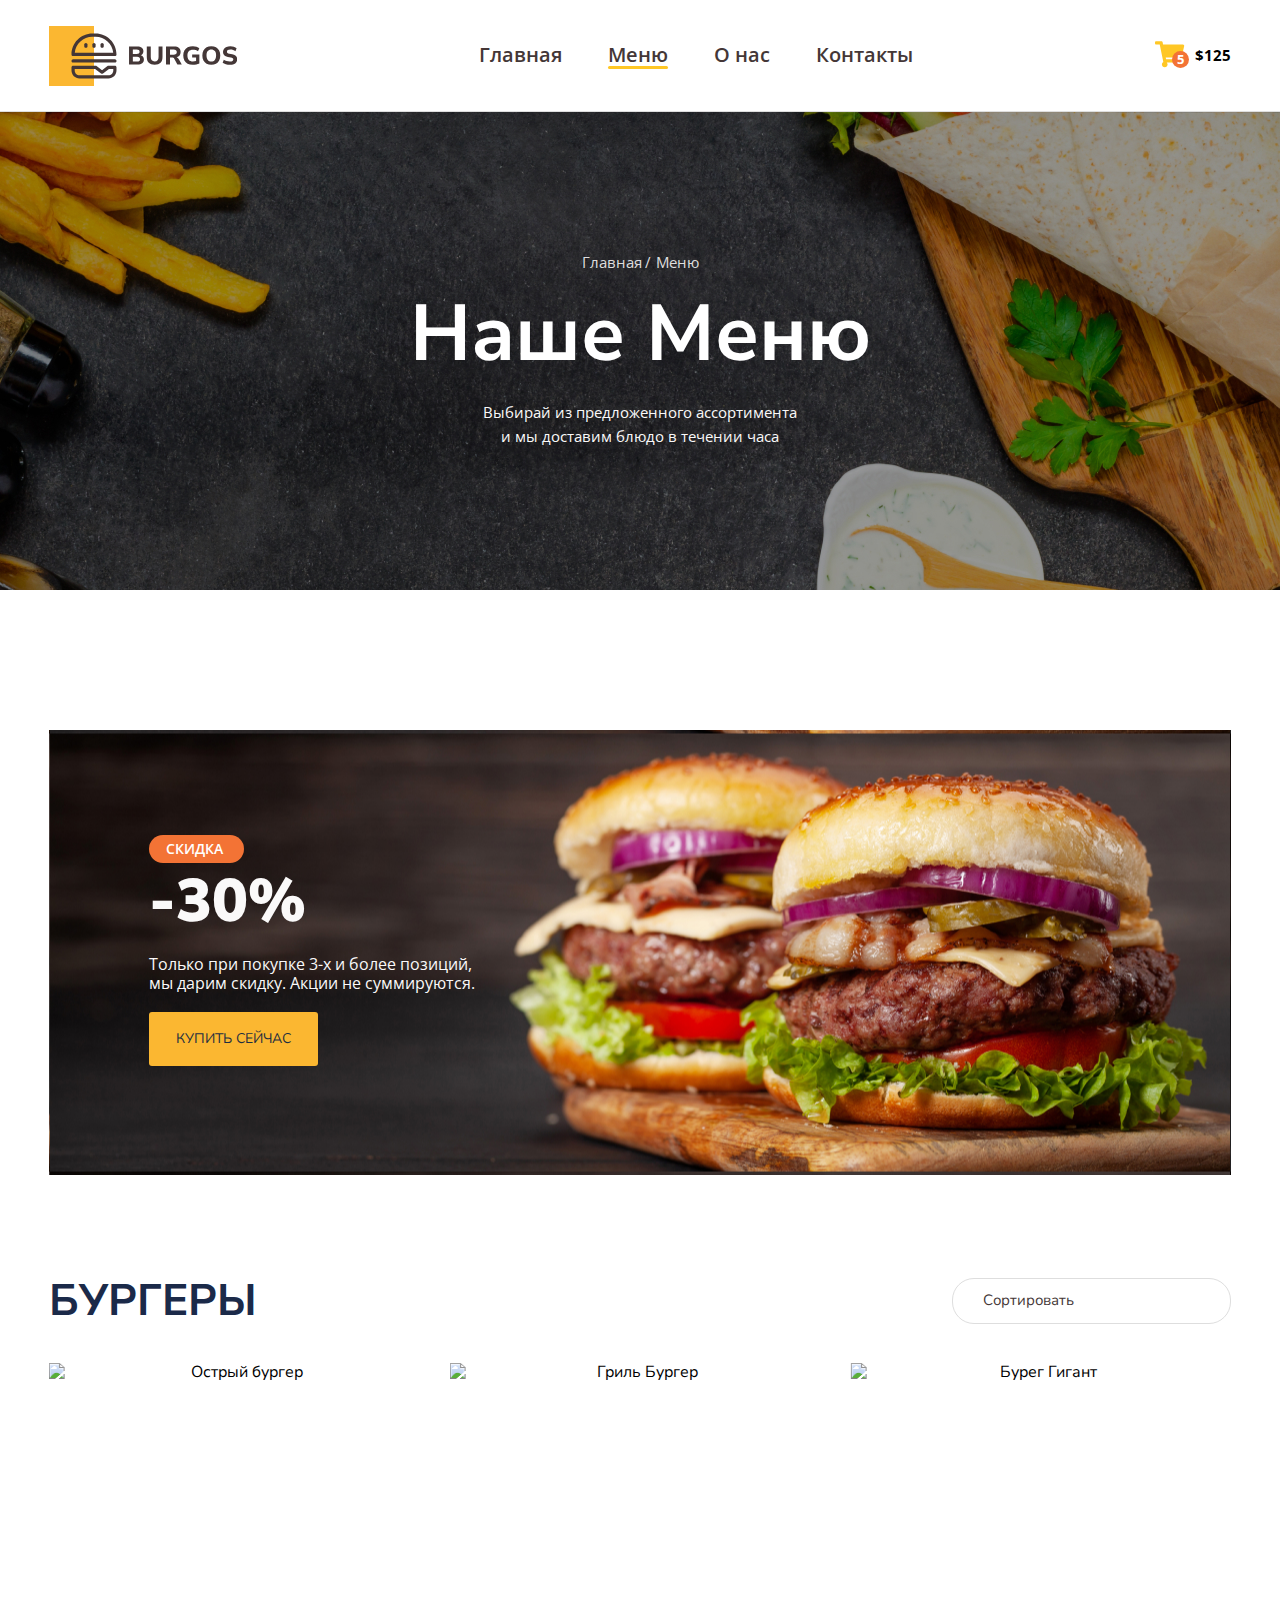
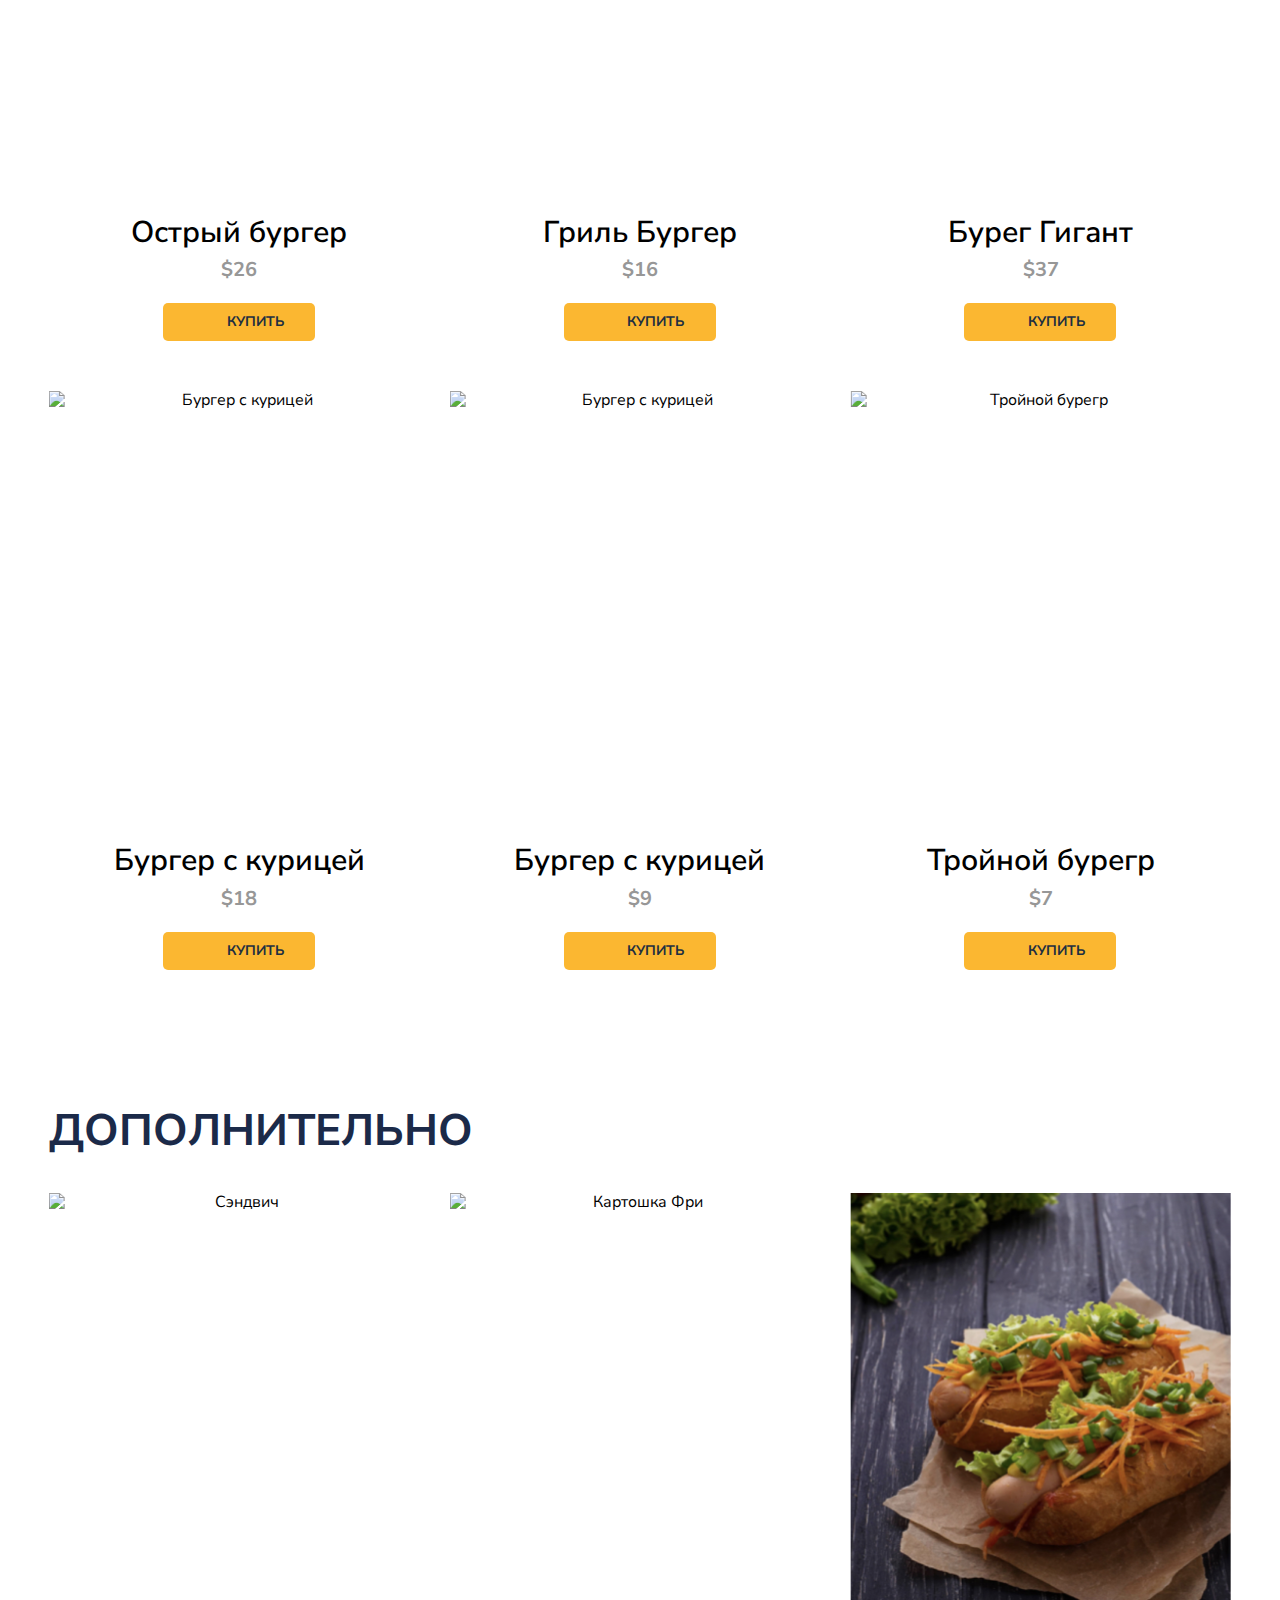
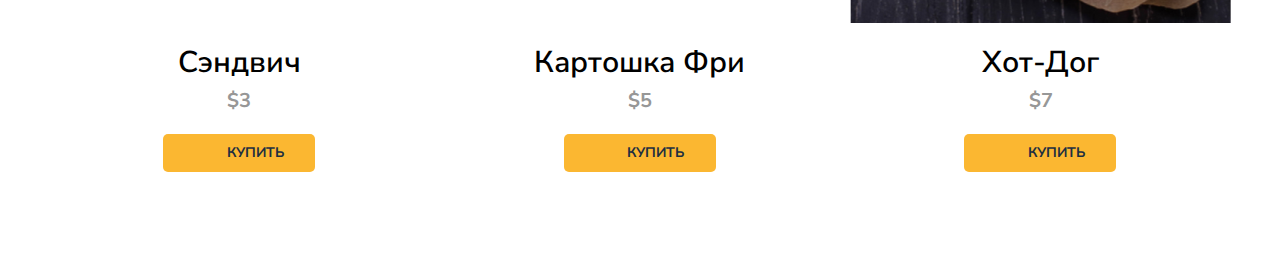
==== index.html @ 9e5c8e43 "fixed button" ====
<!DOCTYPE html>
<html lang="ru">
<head>
    <meta charset="UTF-8">
    <meta http-equiv="X-UA-Compatible" content="IE=edge">
    <meta name="viewport" content="width=device-width, initial-scale=1.0">
    <title>Burger</title>
    <link rel="preconnect" href="https://fonts.googleapis.com">
    <link rel="preconnect" href="https://fonts.gstatic.com" crossorigin>
    <link href="https://fonts.googleapis.com/css2?family=Nunito+Sans:wght@600;700;800;900&family=Open+Sans:wght@400;600;700&display=swap" rel="stylesheet">
    <link rel="stylesheet" href="./styles/normalize.css">
    <link rel="stylesheet" href="./styles/main.css">
</head>
<body>
    <header>
      <div class="container"> 
        <div class="header"> 
            <a href="#" class="header-logo"></a>
            <nav>
                <ul class="header-nav">
                    <li><a href="#">Главная</a></li>
                    <li><a href="#"class="active">Меню</a></li>
                    <li><a href="#">О нас</a></li>
                    <li><a href="#">Контакты</a></li>
                </ul>
            </nav>
            <button type="button" class="button">
                <span class="button-item">
                    <img src="images/cart.svg" alt="Корзина">
                    <span class="button-count">5</span>
                </span>
                <span class="button-text">$125</span>
            </button>
        </div>
      </div>
    </header>
    <div class="bg">
        <div class="container">
            <ul class="breadcrumbs">
                <li><a href="#">Главная</a></li>
                <li><a href="#">Меню</a></li>
            </ul>
            <h1 class="title">Наше Меню</h1>
            <p class="description">Выбирай из предложенного ассортимента и мы доставим блюдо в течении часа </p>
        </div>
    </div>
    <main>
        <div class="banner">
            <div class="container">
                <div class="banner-box">
                    <h2 class="banner-title">
                        <span>скидка</span>
                        -30%
                    </h2>
                    <p class="banner-text">Только при покупке 3-х и более позиций,
                        мы дарим скидку. Акции не суммируются.
                    </p>
                    <a href="#" class="banner-link">купить сейчас</a>
                </div>
            </div>
        </div>
        <section class="menu">
            <div class="container">
                <div class="menu-heder">
                    <h2 class="menu-title">
                        Бургеры
                    </h2>
                    <select class="menu-select">
                        <option value="">Сортировать</option>
                        <option value="up">По возрастанию</option>
                        <option value="down">По убыванию</option>
                    </select>
                </div>
                <div class="menu-grid">
                    <div class="menu-grid-item">
                        <div class="menu-grid-cover">
                            <img src="images/menu/01.jpg" alt="Острый бургер">
                        </div>
                        <p class="menu-grid-title">Острый бургер</p>
                        <p class="menu-grid-price">$26</p>
                        <button type="button" class="menu-greed-btn">
                            <span class="menu-grid-icon"></span>
                            <span class="menu-grid-text">купить</span>
                        </button>
                    </div>
                    <div class="menu-grid-item">
                        <div class="menu-grid-cover">
                            <img src="images/menu/02.jpg" alt="Гриль Бургер">
                        </div>
                        <p class="menu-grid-title">Гриль Бургер</p>
                        <p class="menu-grid-price">$16</p>
                        <button type="button" class="menu-greed-btn">
                            <span class="menu-grid-icon"></span>
                            <span class="menu-grid-text">купить</span>
                        </button>
                    </div>
                    <div class="menu-grid-item">
                        <div class="menu-grid-cover">
                            <img src="images/menu/03.jpg" alt="Бурег Гигант">
                        </div>
                        <p class="menu-grid-title">Бурег Гигант</p>
                        <p class="menu-grid-price">$37</p>
                        <button type="button" class="menu-greed-btn">
                            <span class="menu-grid-icon"></span>
                            <span class="menu-grid-text">купить</span>
                        </button>
                    </div>
                    <div class="menu-grid-item">
                        <div class="menu-grid-cover">
                            <img src="images/menu/04.jpg" alt="Бургер с курицей">
                        </div>
                        <p class="menu-grid-title">Бургер с курицей</p>
                        <p class="menu-grid-price">$18</p>
                        <button type="button" class="menu-greed-btn">
                            <span class="menu-grid-icon"></span>
                            <span class="menu-grid-text">купить</span>
                        </button>
                    </div>
                    <div class="menu-grid-item">
                        <div class="menu-grid-cover">
                            <img src="images/menu/05.jpg" alt="Бургер с курицей">
                        </div>
                        <p class="menu-grid-title">Бургер с курицей</p>
                        <p class="menu-grid-price">$9</p>
                        <button type="button" class="menu-greed-btn">
                            <span class="menu-grid-icon"></span>
                            <span class="menu-grid-text">купить</span>
                        </button>
                    </div>
                    <div class="menu-grid-item">
                        <div class="menu-grid-cover">
                            <img src="images/menu/06.jpg" alt="Тройной бурегр">
                        </div>
                        <p class="menu-grid-title">Тройной бурегр</p>
                        <p class="menu-grid-price">$7</p>
                        <button type="button" class="menu-greed-btn">
                            <span class="menu-grid-icon"></span>
                            <span class="menu-grid-text">купить</span>
                        </button>
                    </div>
                </div>
                <div class="menu-heder">
                    <h2 class="menu-title">
                        Дополнительно
                    </h2>
                </div>
                <div class="menu-grid">
                    <div class="menu-grid-item">
                        <div class="menu-grid-cover">
                            <img src="images/menu/07.jpg" alt="Сэндвич">
                        </div>
                        <p class="menu-grid-title">Сэндвич</p>
                        <p class="menu-grid-price">$3</p>
                        <button type="button" class="menu-greed-btn">
                            <span class="menu-grid-icon"></span>
                            <span class="menu-grid-text">купить</span>
                        </button>
                    </div>
                    <div class="menu-grid-item">
                        <div class="menu-grid-cover">
                            <img src="images/menu/08.jpg" alt="Картошка Фри">
                        </div>
                        <p class="menu-grid-title">Картошка Фри</p>
                        <p class="menu-grid-price">$5</p>
                        <button type="button" class="menu-greed-btn">
                            <span class="menu-grid-icon"></span>
                            <span class="menu-grid-text">купить</span>
                        </button>
                    </div>
                    <div class="menu-grid-item">
                        <div class="menu-grid-cover">
                            <img src="images/menu/09.jpg" alt="Хот-Дог">
                        </div>
                        <p class="menu-grid-title">Хот-Дог</p>
                        <p class="menu-grid-price">$7</p>
                        <button type="button" class="menu-greed-btn">
                            <span class="menu-grid-icon"></span>
                            <span class="menu-grid-text">купить</span>
                        </button>
                    </div>
                </div>
            </div>
        </section>
    </main>
</body>
</html>
---- styles/main.css ----
body {
    font-family: 'Nunito Sans', sans-serif; 
}
.container {
    max-width: 1182px;
    margin: 0 auto;
    padding-left: 15px;
    padding-right: 15px;
}
header {
    border-bottom: 1px solid #DEDEDE;
}
.header {
    font-family: 'Open Sans', sans-serif;   
    display: flex;
    align-items: center;
    justify-content: space-between;
    padding-top: 26px;
    padding-bottom: 25px;
}
.header-logo {
     display: block;
     background-image: url(../images/logo.svg);
     width: 188px;
     height: 60px;
     background-repeat: no-repeat;
     background-size: cover;
}
.header-nav {
    list-style-type: none;
    display: flex;
    flex-basis: content;
    padding-left: 0;
    gap: 46px;
}
.header-nav a {
    font-weight: 600;
    font-size: 20px;
    color:#443737;
    text-decoration: none;
}
.header-nav a:hover {
    color: #FFC725;
}
.header-nav a.active::after {
    content: '';
    Width:100%;
    Height:3px; 
    border-radius: 1.5px;
    background: transparent;
    display: block;
}
.header-nav a.active::after {
    background: #FFC725;
}
.button {
    display: flex;
    align-items: center;
    background-color: transparent;
    border: none;
    padding: 0;
    gap: 10px;
    cursor: pointer;
}
.button-item {
    position: relative;
}
.button-count {
    font-weight: 700;
    font-size: 13px;
    color: #FFFFFF;
    background: #f37335; 
    border-radius: 100%;
    position: absolute;
    width: 17px;
    height: 17px;
    text-align: center;
    line-height: 1.3;
    bottom: 3px;
    right: -4px;
}
.button-text {
    font-weight: 700;
    font-size: 15px;
}
.bg {
    text-align: center;
    color: #FFFFFF;
    background-image: url(../images/bg.jpg);
    background-size: cover;
    background-position: center center;
    padding: 142px 0;
    margin-bottom: 140px;
}
.breadcrumbs {
    padding-left: 0;
    margin-top: 0;
    list-style-type: none;
    display: flex;
    justify-content: center;
    gap: 8px;
}
.breadcrumbs a {
    color: #DEDEDE;
    font-size: 15px;
    font-family: 'Open Sans', sans-serif; 
    text-decoration: none;
}
.breadcrumbs a:hover {
    color: #FFC725;
}
.breadcrumbs a::before {
    content: '/';
    position: relative;
    left: -5px;
    pointer-events: none;
}
.breadcrumbs a:hover::before {
    color: #DEDEDE;
}
.breadcrumbs li:first-child a::before {
   display: none;
}
.title {
    font-weight: 700;
    font-size: 79px;
    margin-top: 17px;
    margin-bottom: 20px;
}
.description {
    font-family: 'Open Sans', sans-serif; 
    font-size: 15px;
    line-height: 24px;
    color: #FAF9F9;
    max-width: 320px;
    margin: 0 auto;
}

.banner-box {
    display: flex;
    flex-direction: column;
    max-width: 1180px;
    height: 260px;
    color: #FAF9F9;
    background-image: url(../images/banner2.jpg);
    background-position: center center;
    margin-bottom: 64px;
    padding: 105px 100px 80px 100px;
}
.banner-title {
    font-family: 'Nunito Sans', sans-serif;
    font-weight: 900;
    font-size: 60px;
    line-height: 76px;
    margin:0px;
}   
.banner-title span {
    display: block;
    max-width: 95px;
    box-sizing: border-box;
    font-weight: 600;
    font-size: 14px;
    line-height: 18px;
    text-transform: uppercase;
    color: #FFFFFF;
    background-color: #F37335;
    border-radius: 14px;
    padding: 5px 19px 5px 17px;
    margin-left: 0;
    font-family: 'Open Sans', sans-serif;
}
.banner-link {
    display: block;
    box-sizing: border-box;
    max-width: 169px;
    text-decoration: none;
    background-color: #FBB731;
    color: #1E2F40;
    font-family: 'Nunito Sans', sans-serif;
    border-radius: 3px;
    font-size: 14px;
    line-height: 18px;
    text-align: center;
    text-transform: uppercase;
    padding: 18px 10px;
}
.banner-text {
    color: #FAF9F9;
    display: block;
    margin-bottom: 20px;
    max-width: 350px ;
    font-family: 'Open Sans', sans-serif;
    font-weight: 400; 
}
.menu-heder {
    display: flex;
    align-items: center;
    justify-content: space-between;
}
.menu-title {
    color: #1B2A49;
    font-weight: 700;
    font-size: 44px;
    text-transform: uppercase;
}
.menu-select {
    background: #FFFFFF;
    border: 1px solid #DEDEDE;
    padding: 13px 30px;
    border-radius: 22px;
    color: #443737;
    font-size: 15px;
    appearance: none;
    flex-basis: 279px;
    background-image: url(../images/arrow.svg);
    background-size: 12.79px 7.75px;
    background-repeat: no-repeat;
    background-position: 90% center;
}
.menu-grid {
    display: grid;
    grid-template-columns: repeat(3, 1fr);
    gap: 50px 20px;
    text-align: center;
    margin-bottom: 100px;
}
.menu-grid-cover {
    width: 100%;
    height: 430px;
    position: relative;
    overflow: hidden;
    margin-bottom: 23px;
}
.menu-grid-cover img {
    position: absolute;
    left: 50%;
    top: 50%;
    transform: translate(-50%, -50%);
    object-fit: cover;
    width: 100%;
    height: 430px;
}
.menu-grid-title {
    display: flex;
    justify-content: center;
    font-weight: 600;
    font-size: 30px;
    margin: 0;
}
.menu-grid-price {
    display: flex;
    justify-content: center;
    font-weight: 700;
    font-size: 20px;
    color: #979797;
    margin-bottom: 22px;
    margin-top: 8px;
}
.menu-greed-btn {
    display: flex;
    justify-content: center;
    align-items: center;
    gap: 14px;
    margin-left: 114px;
    width: 152px;
    background: #FBB731;
    height: 38px;
    border-radius: 5px;
    border: none
    
}
.menu-grid-text {
    font-weight: 700;
    font-size: 14px;
    text-align: center;
    text-transform: uppercase;
    font-family: 'Nunito Sans', sans-serif;
    color: #1E2F40;
}
.menu-grid-icon {
    display: block;
    background-image: url(../images/cart-menu.svg);
    width: 18px;
    height: 18px;
}
.menu-grid-item
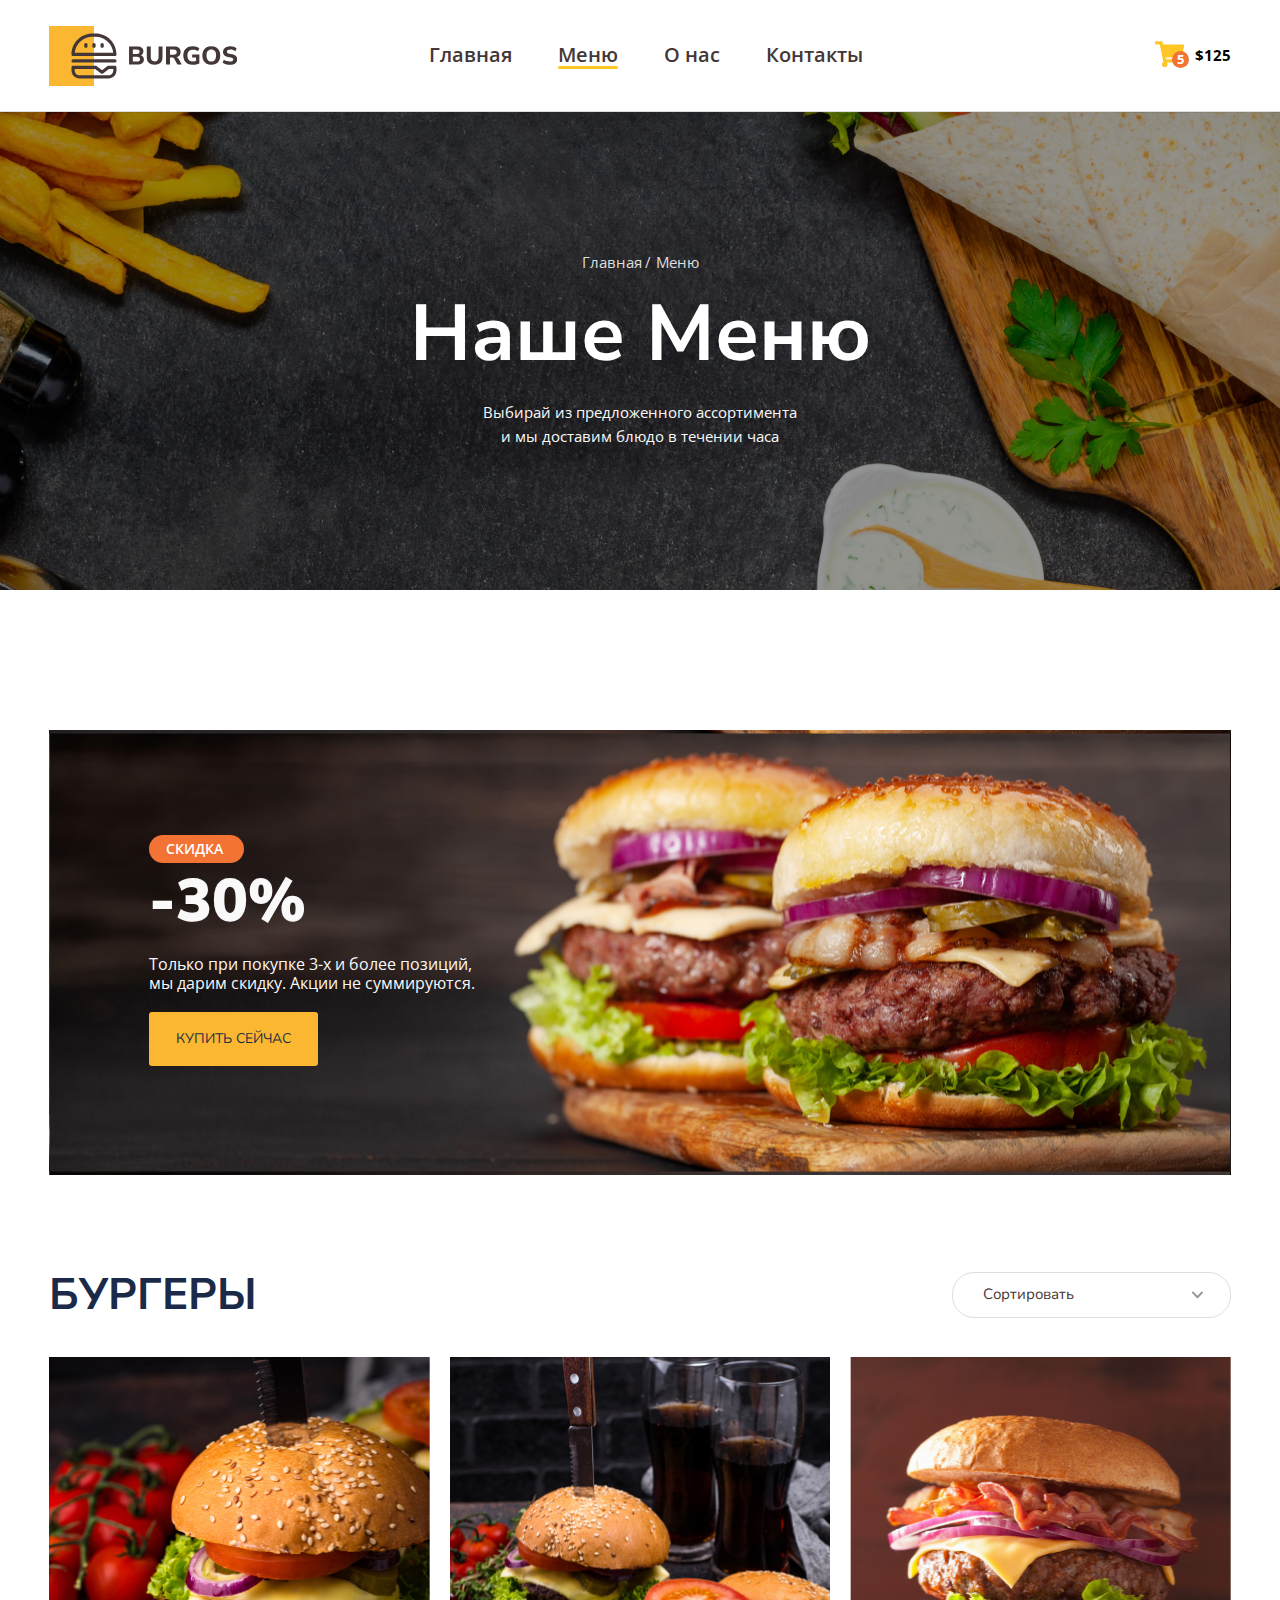
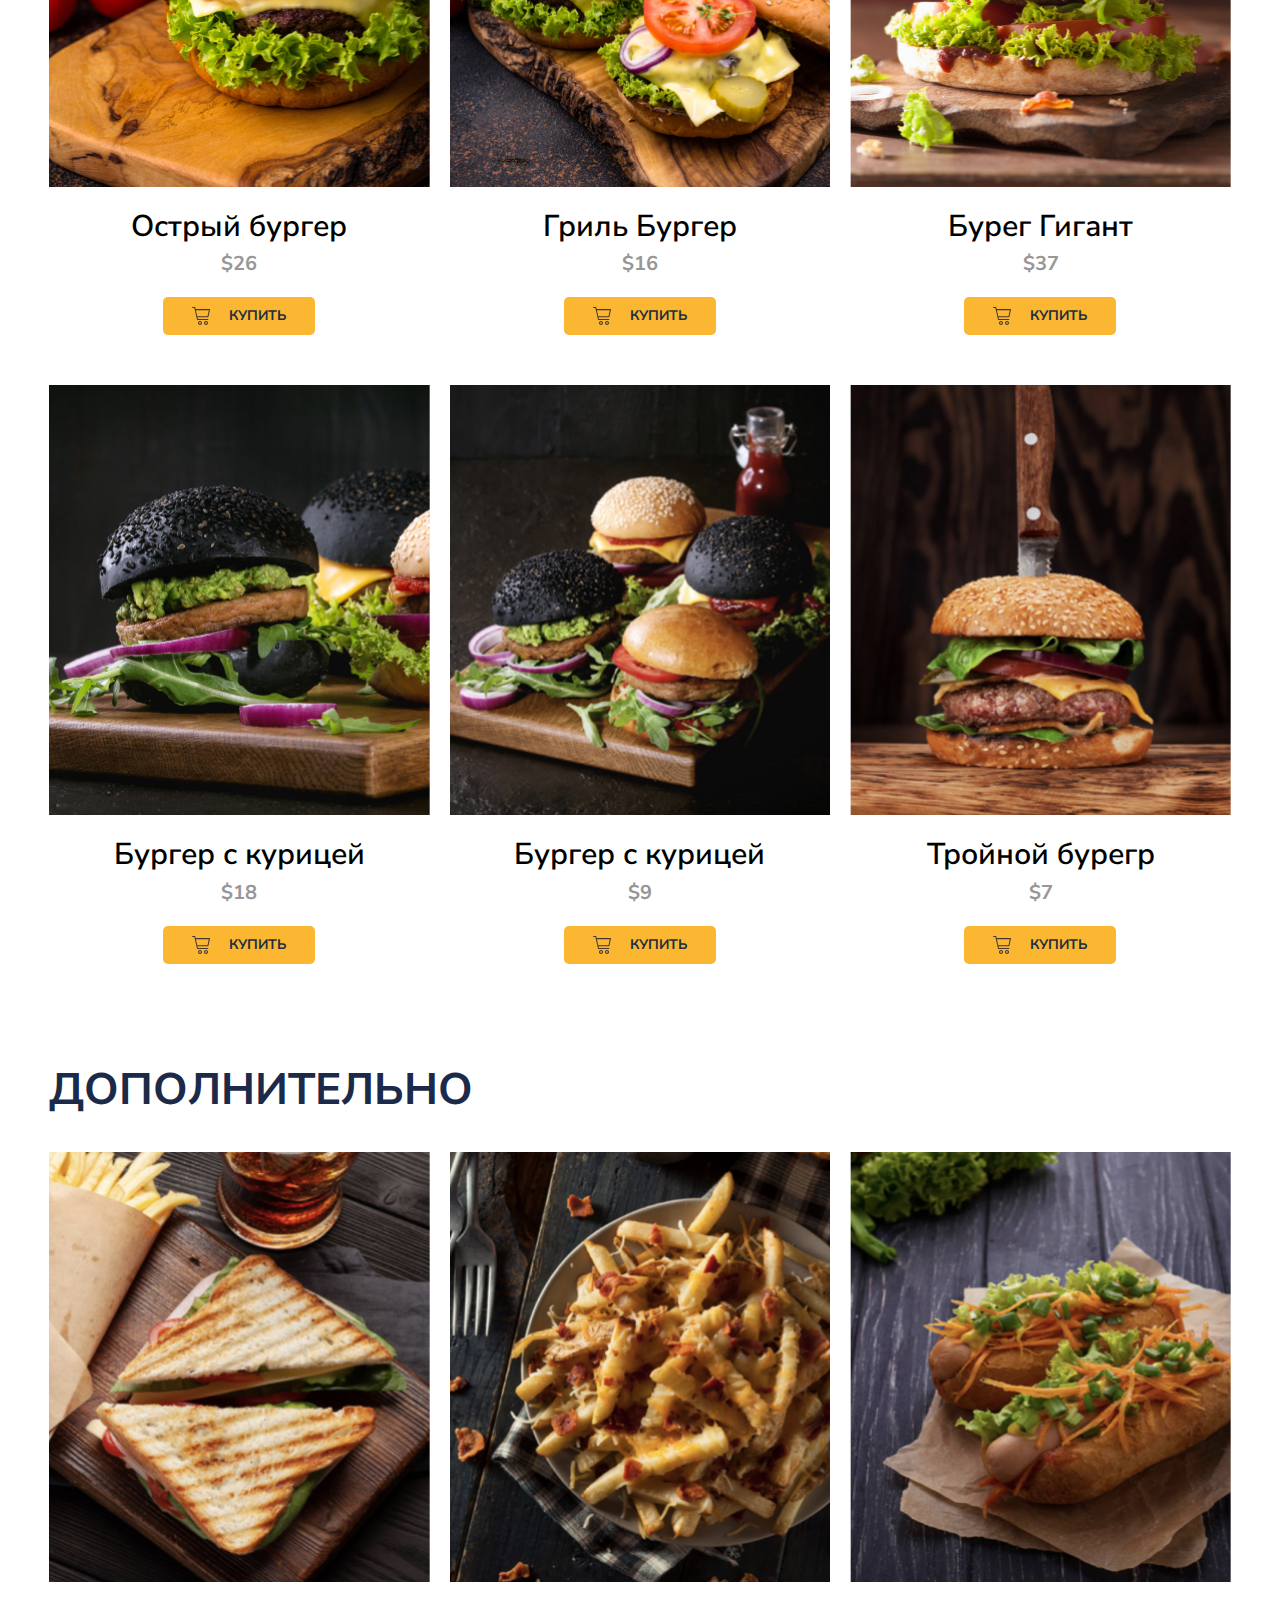
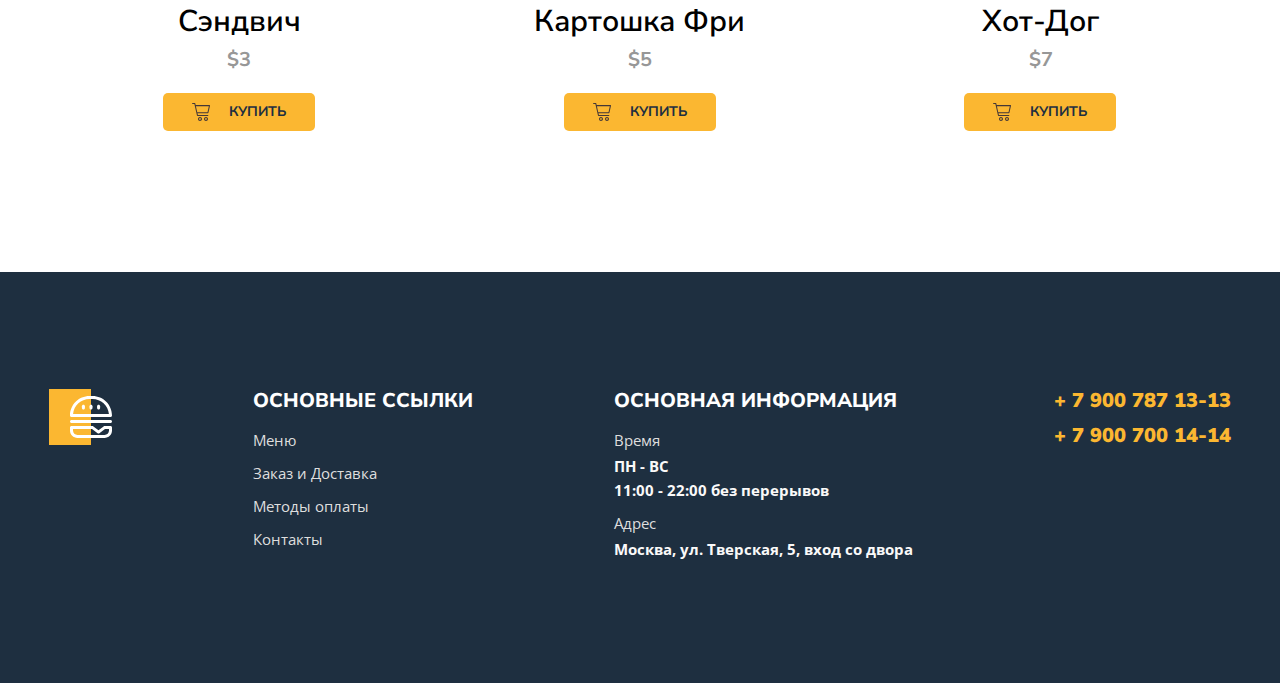
==== commit e8580e5b: "footer" ====
--- a/index.html
+++ b/index.html
@@ -182,5 +182,43 @@
             </div>
         </section>
     </main>
+    <footer class="footer">
+        <div class="container">
+            <div class="footer-box">
+                <div class="footer-item">
+                    <img class="footer-logo" src="images/logo-footer.svg" alt="Logo">
+                </div>
+                <div class="footer-item">
+                    <h2>основные ссылки</h2>
+                    <ul class="footer-list">
+                        <li><a href="">Меню</a></li>
+                        <li><a href="">Заказ и Доставка</a></li>
+                        <li><a href="">Методы оплаты</a></li>
+                        <li><a href="">Контакты</a></li>
+                    </ul>
+                </div>
+                <div class="footer-item">
+                    <h2>основная информация</h2>
+                    <ul class="footer-list">
+                        <li>
+                            <span>Время</span>
+                            ПН - ВС <br>
+                            11:00 - 22:00 без перерывов
+                        </li>
+                        <li>
+                            <span>Адрес</span>
+                            Москва, ул. Тверская, 5, вход со двора
+                        </li>
+                    </ul class="footer-list">
+                </div>
+                <div class="footer-tel">
+                    <ul class="footer-list">
+                        <li>+ 7 900 787 13-13</li>
+                        <li>+ 7 900 700 14-14</li>
+                    </ul>
+                </div>
+            </div>
+        </div>
+    </footer>
 </body>
 </html>--- a/styles/main.css
+++ b/styles/main.css
@@ -30,7 +30,7 @@
     list-style-type: none;
     display: flex;
     flex-basis: content;
-    padding-left: 0;
+    padding-right: 141px;
     gap: 46px;
 }
 .header-nav a {
@@ -144,7 +144,7 @@
     color: #FAF9F9;
     background-image: url(../images/banner2.jpg);
     background-position: center center;
-    margin-bottom: 64px;
+    margin-bottom: 58px;
     padding: 105px 100px 80px 100px;
 }
 .banner-title {
@@ -222,7 +222,7 @@
     grid-template-columns: repeat(3, 1fr);
     gap: 50px 20px;
     text-align: center;
-    margin-bottom: 100px;
+    margin-bottom: 65px;
 }
 .menu-grid-cover {
     width: 100%;
@@ -260,7 +260,7 @@
     display: flex;
     justify-content: center;
     align-items: center;
-    gap: 14px;
+    gap: 19px;
     margin-left: 114px;
     width: 152px;
     background: #FBB731;
@@ -283,4 +283,60 @@
     width: 18px;
     height: 18px;
 }
-.menu-grid-item+.footer {
+    background: #1E2F40;
+    color: #fff;
+    padding-top: 117px;
+    padding-bottom: 106px;
+    margin-top: 141px;
+}
+.footer-box {
+    display: flex;
+    justify-content: space-between;
+}
+.footer-logo {
+    width: 63px;
+    height: 56px;
+}
+.footer-item {
+    flex: 0 0 auto;
+}
+.footer-item h2 {
+    font-size: 20px;
+    font-weight: 800;
+    text-transform: uppercase;
+    margin-bottom: 12px;
+    margin-top: 0;
+}
+.footer-item li {
+    margin-bottom: 9px;
+    font-family: 'Open Sans', sans-serif;  
+    font-size: 15px;
+    color: #FAF9F9;
+    font-weight: 700;
+    line-height: 24px;
+}
+.footer-item a {
+    color: #DEDEDE;
+    text-decoration: none;
+    font-weight: 400;
+}
+.footer-item span {
+    color: #DEDEDE;
+    display: block;
+    font-weight: 400;
+    margin-bottom: 2px;
+}
+.footer-tel ul {
+    font-size: 20px;
+    color: #FBB731;
+    margin-top: 0;
+    font-weight: 900;
+}
+.footer-tel li {
+    margin-bottom: 12px;
+}
+.footer-list {
+    padding-left: 0;
+    list-style-type: none;
+}   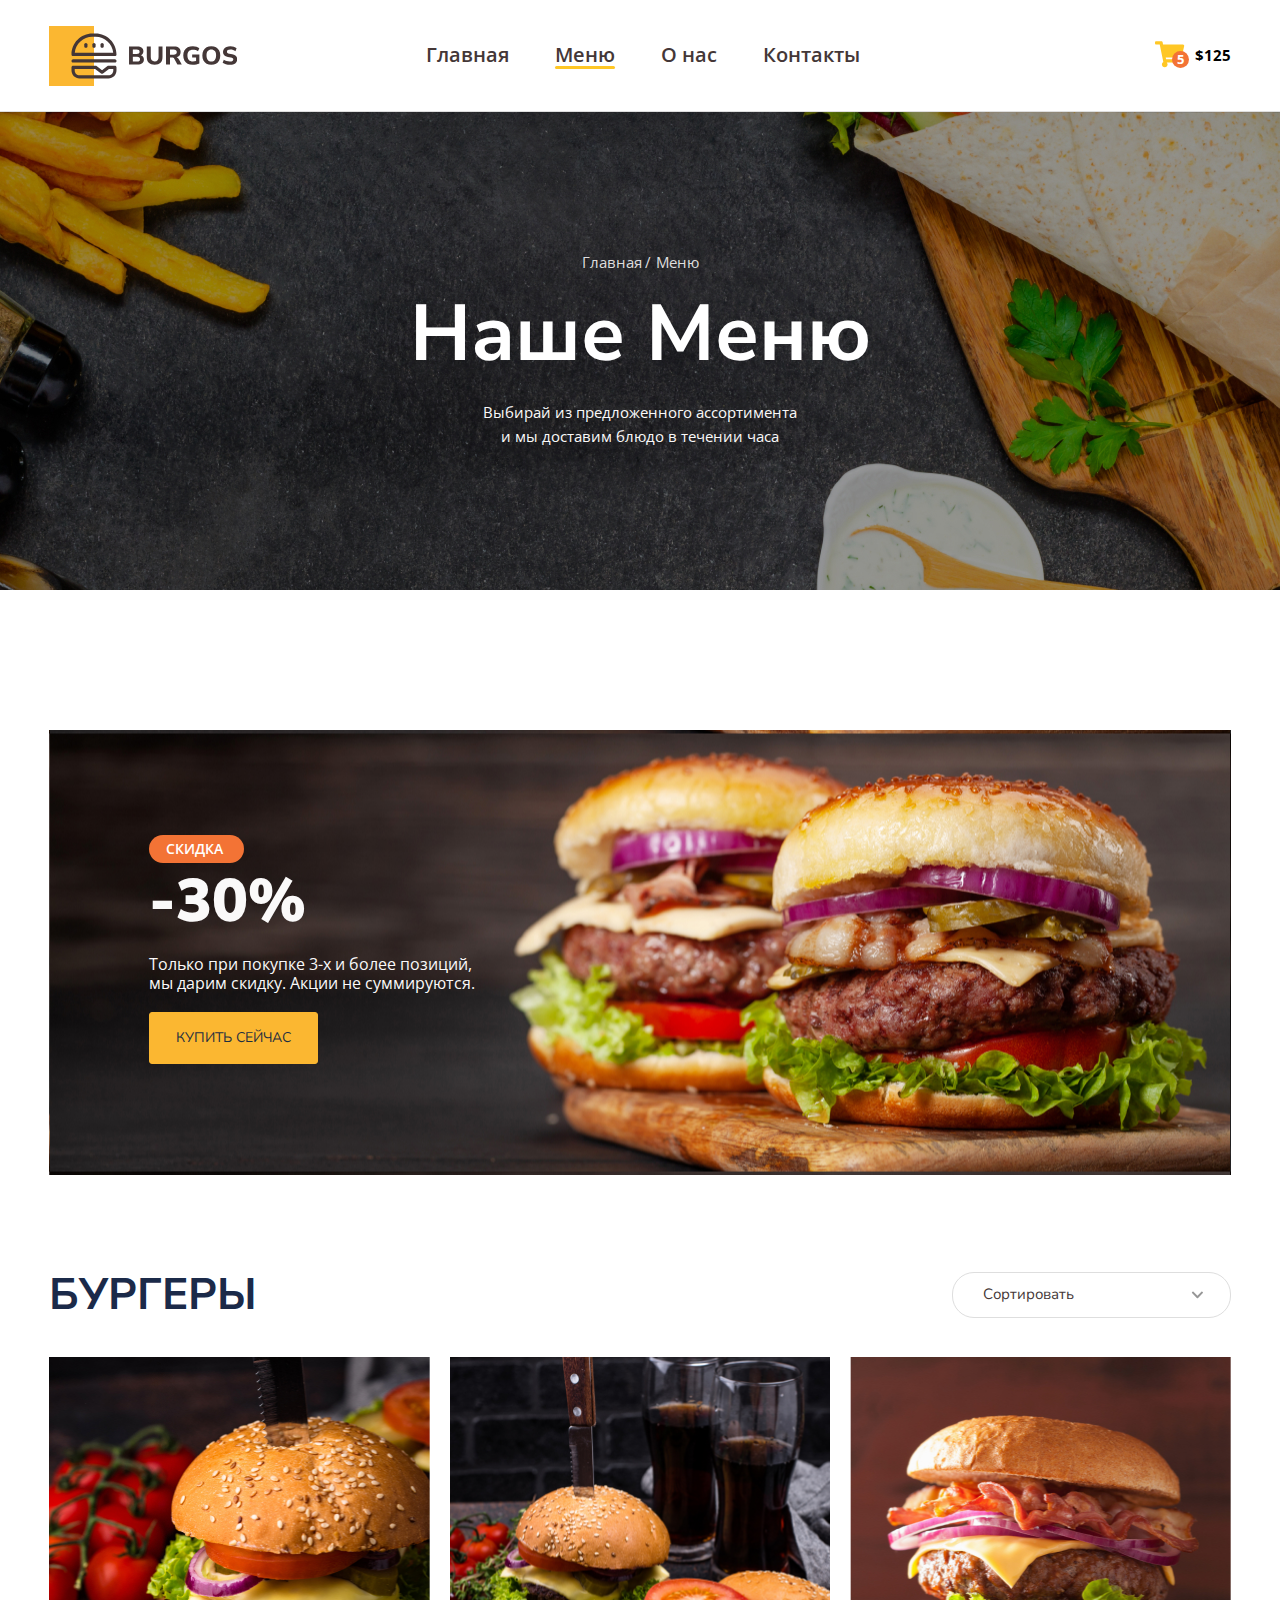
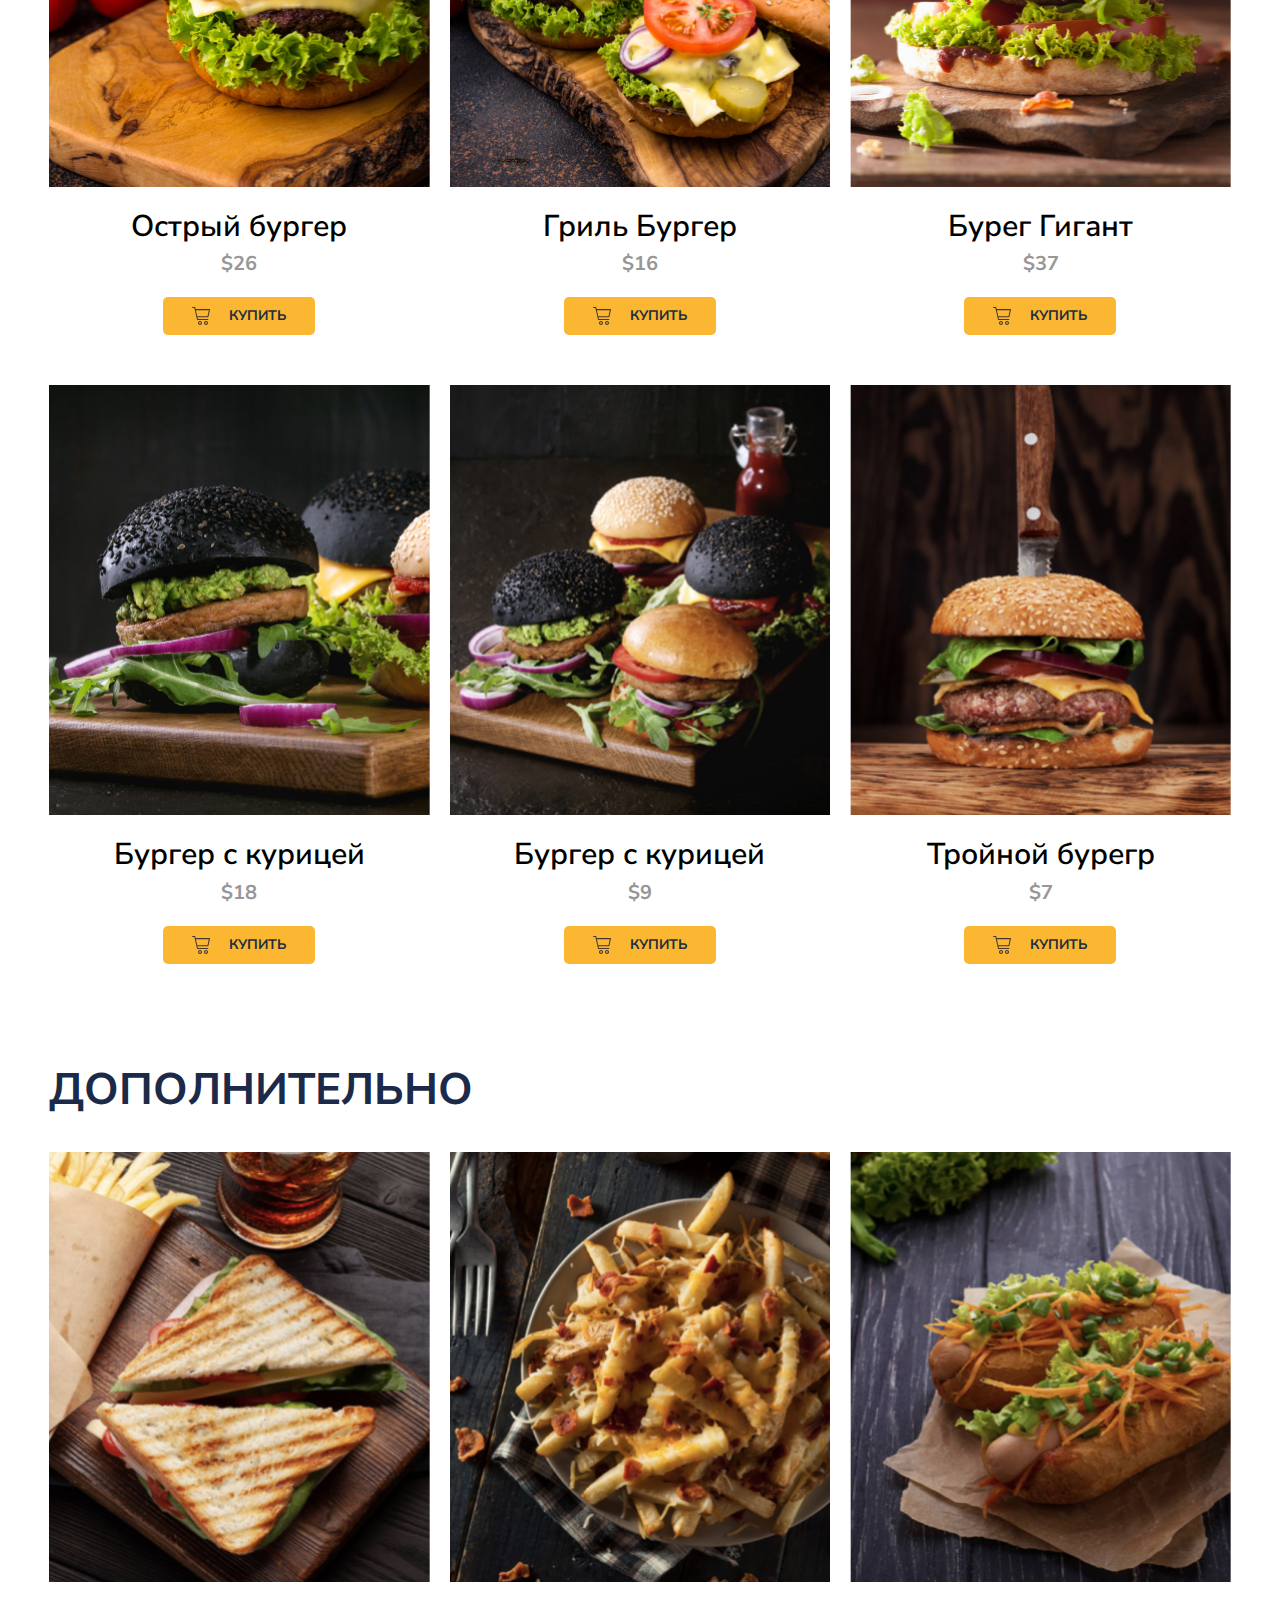
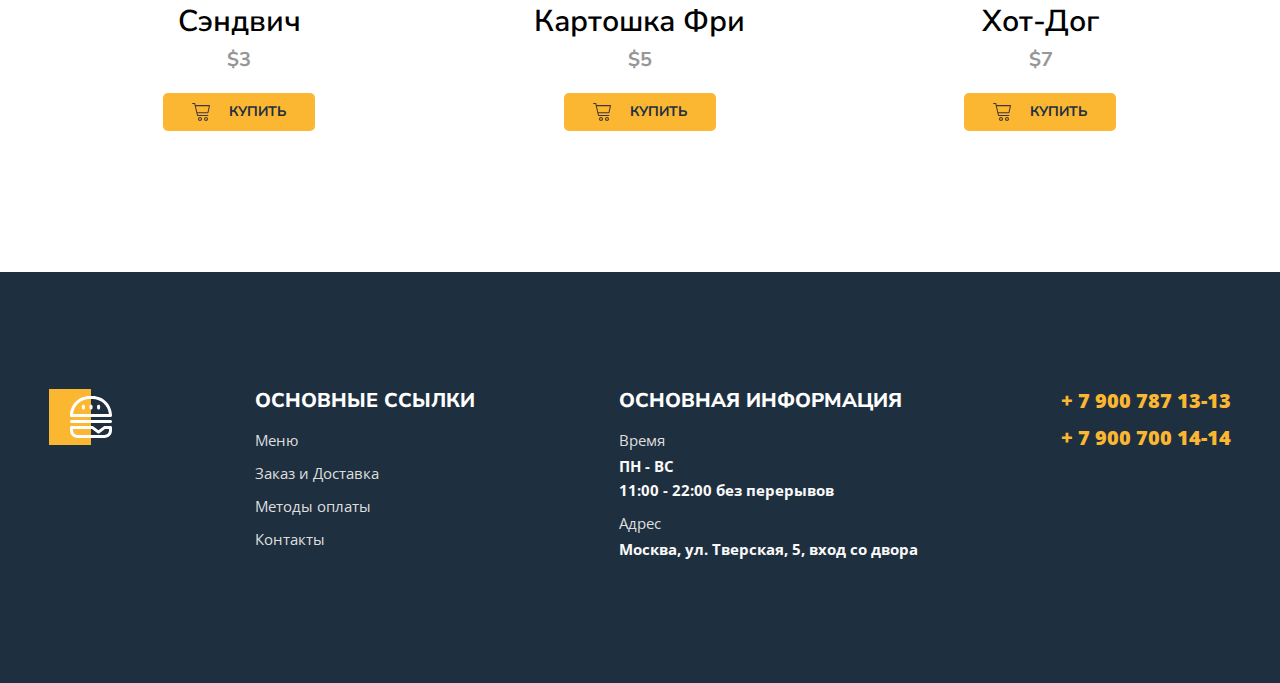
==== commit 1e9d4190: "lesson15" ====
--- a/index.html
+++ b/index.html
@@ -15,7 +15,8 @@
     <header>
       <div class="container"> 
         <div class="header"> 
-            <a href="#" class="header-logo"></a>
+            <div class="header-item">
+                <a href="#" class="header-logo"></a>
             <nav>
                 <ul class="header-nav">
                     <li><a href="#">Главная</a></li>
@@ -24,6 +25,7 @@
                     <li><a href="#">Контакты</a></li>
                 </ul>
             </nav>
+            </div>
             <button type="button" class="button">
                 <span class="button-item">
                     <img src="images/cart.svg" alt="Корзина">
@@ -61,7 +63,7 @@
         </div>
         <section class="menu">
             <div class="container">
-                <div class="menu-heder">
+                <div class="menu-header">
                     <h2 class="menu-title">
                         Бургеры
                     </h2>
@@ -139,7 +141,7 @@
                         </button>
                     </div>
                 </div>
-                <div class="menu-heder">
+                <div class="menu-header">
                     <h2 class="menu-title">
                         Дополнительно
                     </h2>
@@ -212,9 +214,13 @@
                     </ul class="footer-list">
                 </div>
                 <div class="footer-tel">
-                    <ul class="footer-list">
-                        <li>+ 7 900 787 13-13</li>
-                        <li>+ 7 900 700 14-14</li>
+                    <ul class="footer-list footer-list-tel">
+                        <li>
+                            <a href="tel:+79007871313">+ 7 900 787 13-13</a>
+                        </li>
+                        <li>
+                            <a href="tel:+79007001414">+ 7 900 700 14-14</a>
+                        </li>
                     </ul>
                 </div>
             </div>
--- a/styles/main.css
+++ b/styles/main.css
@@ -17,6 +17,12 @@
     justify-content: space-between;
     padding-top: 26px;
     padding-bottom: 25px;
+}
+.header-item {
+    display: flex;
+    align-items: center;
+    justify-content: space-between;
+    flex-basis: 80.5%;
 }
 .header-logo {
      display: block;
@@ -182,7 +188,12 @@
     line-height: 18px;
     text-align: center;
     text-transform: uppercase;
-    padding: 18px 10px;
+    padding: 16px 8px;
+    border: 1px solid #FBB731;
+}
+.banner-link:hover {
+    background-color: transparent;
+    color: #FBB731;
 }
 .banner-text {
     color: #FAF9F9;
@@ -192,7 +203,7 @@
     font-family: 'Open Sans', sans-serif;
     font-weight: 400; 
 }
-.menu-heder {
+.menu-header {
     display: flex;
     align-items: center;
     justify-content: space-between;
@@ -267,7 +278,10 @@
     height: 38px;
     border-radius: 5px;
     border: none
-    
+}
+.menu-greed-btn:hover {
+    background-color: #f37335;
+    cursor: pointer;
 }
 .menu-grid-text {
     font-weight: 700;
@@ -308,7 +322,7 @@
     margin-bottom: 12px;
     margin-top: 0;
 }
-.footer-item li {
+.footer-list li {
     margin-bottom: 9px;
     font-family: 'Open Sans', sans-serif;  
     font-size: 15px;
@@ -316,7 +330,7 @@
     font-weight: 700;
     line-height: 24px;
 }
-.footer-item a {
+.footer-list a {
     color: #DEDEDE;
     text-decoration: none;
     font-weight: 400;
@@ -327,14 +341,16 @@
     font-weight: 400;
     margin-bottom: 2px;
 }
-.footer-tel ul {
+.footer-list-tel {
+    margin-top: 0;
+}
+.footer-list-tel li {
+    margin-bottom: 12px;
+}
+.footer-list-tel a {
     font-size: 20px;
     color: #FBB731;
-    margin-top: 0;
     font-weight: 900;
-}
-.footer-tel li {
-    margin-bottom: 12px;
 }
 .footer-list {
     padding-left: 0;
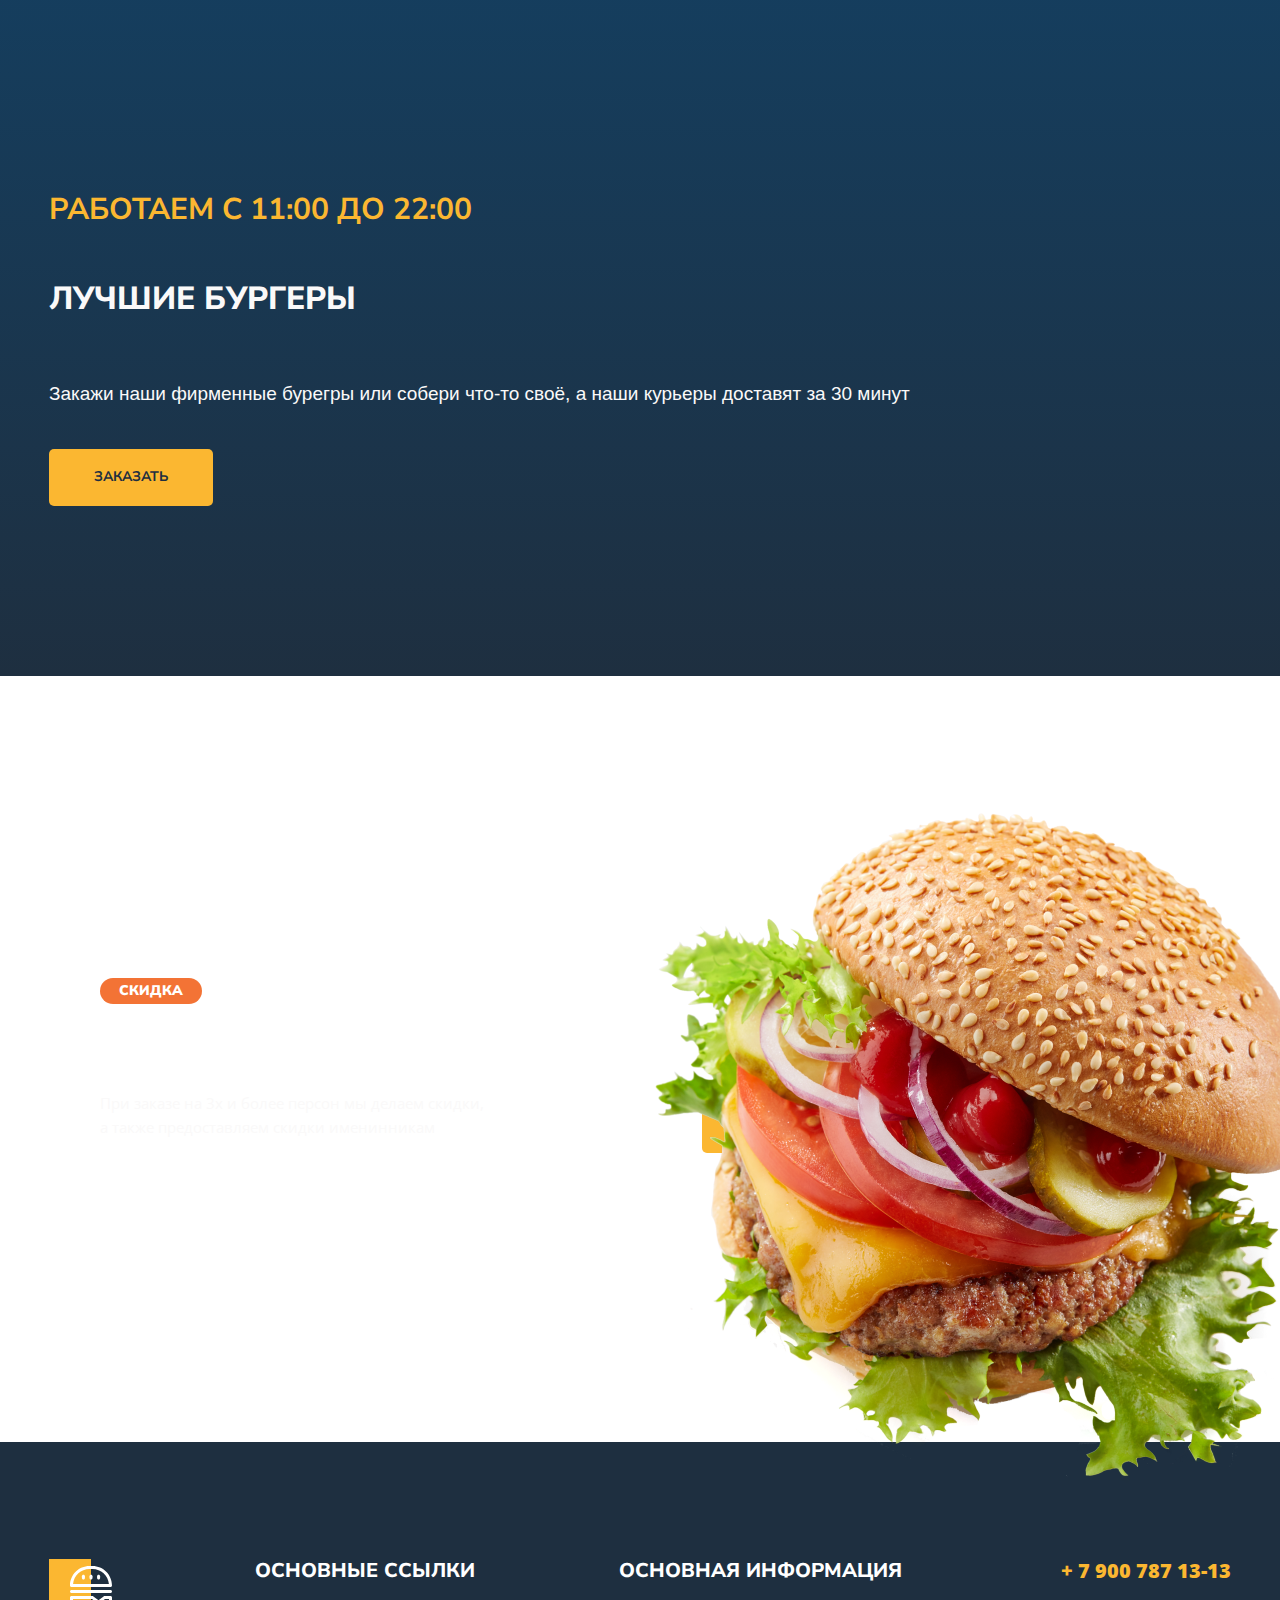
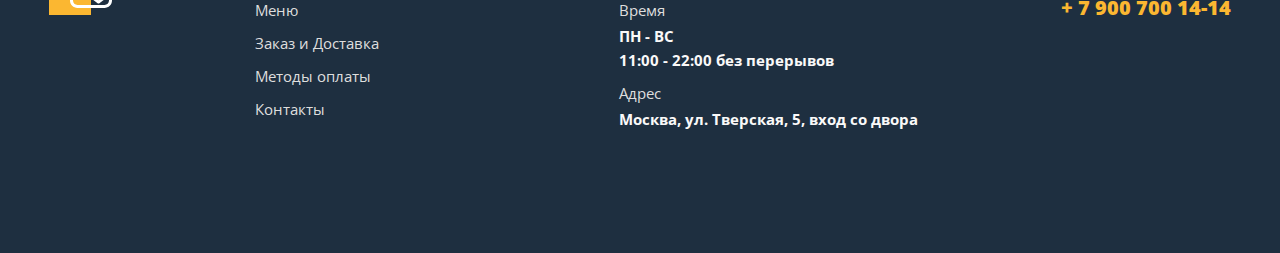
==== commit 9d8afc00: "work in progress" ====
--- a/index.html
+++ b/index.html
@@ -4,186 +4,44 @@
     <meta charset="UTF-8">
     <meta http-equiv="X-UA-Compatible" content="IE=edge">
     <meta name="viewport" content="width=device-width, initial-scale=1.0">
-    <title>Burger</title>
+    <title>Burgers</title>
     <link rel="preconnect" href="https://fonts.googleapis.com">
     <link rel="preconnect" href="https://fonts.gstatic.com" crossorigin>
     <link href="https://fonts.googleapis.com/css2?family=Nunito+Sans:wght@600;700;800;900&family=Open+Sans:wght@400;600;700&display=swap" rel="stylesheet">
+    <link rel="stylesheet" href="styles/main.css">
     <link rel="stylesheet" href="./styles/normalize.css">
-    <link rel="stylesheet" href="./styles/main.css">
 </head>
 <body>
-    <header>
-      <div class="container"> 
-        <div class="header"> 
-            <div class="header-item">
-                <a href="#" class="header-logo"></a>
-            <nav>
-                <ul class="header-nav">
-                    <li><a href="#">Главная</a></li>
-                    <li><a href="#"class="active">Меню</a></li>
-                    <li><a href="#">О нас</a></li>
-                    <li><a href="#">Контакты</a></li>
-                </ul>
-            </nav>
+    <div class="main">
+        <div class="container">
+            <div class="text">
+                <h1>
+                    <span>работаем с 11:00 до 22:00</span>
+                    лучшие бургеры
+                </h1>
+                <p>Закажи наши фирменные бурегры или собери что-то своё, а&nbsp;наши курьеры доставят за&nbsp;30&nbsp;минут</p>
+                <a href="#">заказать</a>
             </div>
-            <button type="button" class="button">
-                <span class="button-item">
-                    <img src="images/cart.svg" alt="Корзина">
-                    <span class="button-count">5</span>
-                </span>
-                <span class="button-text">$125</span>
-            </button>
-        </div>
-      </div>
-    </header>
-    <div class="bg">
-        <div class="container">
-            <ul class="breadcrumbs">
-                <li><a href="#">Главная</a></li>
-                <li><a href="#">Меню</a></li>
-            </ul>
-            <h1 class="title">Наше Меню</h1>
-            <p class="description">Выбирай из предложенного ассортимента и мы доставим блюдо в течении часа </p>
+            <div class="visual">
+                <div class="visual-bg"></div>
+                <img src="./images/burger.png" alt="Burger">
+            </div>
         </div>
     </div>
-    <main>
-        <div class="banner">
-            <div class="container">
-                <div class="banner-box">
-                    <h2 class="banner-title">
-                        <span>скидка</span>
-                        -30%
-                    </h2>
-                    <p class="banner-text">Только при покупке 3-х и более позиций,
-                        мы дарим скидку. Акции не суммируются.
-                    </p>
-                    <a href="#" class="banner-link">купить сейчас</a>
-                </div>
+    <div class="promo">
+        <div class="wrapper">
+            <div class="promo-left">
+                <p class="sale">Скидка</p>
+                <p class="cost">-20%</p>
+                <p class="promo-description">При заказе на 3х и более персон мы делаем скидки, а также предоставляем скидки именинникам</p>
+            </div>
+            <div class="promo-right">
+                <p class="free">Бесплатно</p>
+                <p class="promo-description">При заказе на сумму 500 рублей и более - доставляем бесплатно</p>
+                <a href="#">заказать</a>
             </div>
         </div>
-        <section class="menu">
-            <div class="container">
-                <div class="menu-header">
-                    <h2 class="menu-title">
-                        Бургеры
-                    </h2>
-                    <select class="menu-select">
-                        <option value="">Сортировать</option>
-                        <option value="up">По возрастанию</option>
-                        <option value="down">По убыванию</option>
-                    </select>
-                </div>
-                <div class="menu-grid">
-                    <div class="menu-grid-item">
-                        <div class="menu-grid-cover">
-                            <img src="images/menu/01.jpg" alt="Острый бургер">
-                        </div>
-                        <p class="menu-grid-title">Острый бургер</p>
-                        <p class="menu-grid-price">$26</p>
-                        <button type="button" class="menu-greed-btn">
-                            <span class="menu-grid-icon"></span>
-                            <span class="menu-grid-text">купить</span>
-                        </button>
-                    </div>
-                    <div class="menu-grid-item">
-                        <div class="menu-grid-cover">
-                            <img src="images/menu/02.jpg" alt="Гриль Бургер">
-                        </div>
-                        <p class="menu-grid-title">Гриль Бургер</p>
-                        <p class="menu-grid-price">$16</p>
-                        <button type="button" class="menu-greed-btn">
-                            <span class="menu-grid-icon"></span>
-                            <span class="menu-grid-text">купить</span>
-                        </button>
-                    </div>
-                    <div class="menu-grid-item">
-                        <div class="menu-grid-cover">
-                            <img src="images/menu/03.jpg" alt="Бурег Гигант">
-                        </div>
-                        <p class="menu-grid-title">Бурег Гигант</p>
-                        <p class="menu-grid-price">$37</p>
-                        <button type="button" class="menu-greed-btn">
-                            <span class="menu-grid-icon"></span>
-                            <span class="menu-grid-text">купить</span>
-                        </button>
-                    </div>
-                    <div class="menu-grid-item">
-                        <div class="menu-grid-cover">
-                            <img src="images/menu/04.jpg" alt="Бургер с курицей">
-                        </div>
-                        <p class="menu-grid-title">Бургер с курицей</p>
-                        <p class="menu-grid-price">$18</p>
-                        <button type="button" class="menu-greed-btn">
-                            <span class="menu-grid-icon"></span>
-                            <span class="menu-grid-text">купить</span>
-                        </button>
-                    </div>
-                    <div class="menu-grid-item">
-                        <div class="menu-grid-cover">
-                            <img src="images/menu/05.jpg" alt="Бургер с курицей">
-                        </div>
-                        <p class="menu-grid-title">Бургер с курицей</p>
-                        <p class="menu-grid-price">$9</p>
-                        <button type="button" class="menu-greed-btn">
-                            <span class="menu-grid-icon"></span>
-                            <span class="menu-grid-text">купить</span>
-                        </button>
-                    </div>
-                    <div class="menu-grid-item">
-                        <div class="menu-grid-cover">
-                            <img src="images/menu/06.jpg" alt="Тройной бурегр">
-                        </div>
-                        <p class="menu-grid-title">Тройной бурегр</p>
-                        <p class="menu-grid-price">$7</p>
-                        <button type="button" class="menu-greed-btn">
-                            <span class="menu-grid-icon"></span>
-                            <span class="menu-grid-text">купить</span>
-                        </button>
-                    </div>
-                </div>
-                <div class="menu-header">
-                    <h2 class="menu-title">
-                        Дополнительно
-                    </h2>
-                </div>
-                <div class="menu-grid">
-                    <div class="menu-grid-item">
-                        <div class="menu-grid-cover">
-                            <img src="images/menu/07.jpg" alt="Сэндвич">
-                        </div>
-                        <p class="menu-grid-title">Сэндвич</p>
-                        <p class="menu-grid-price">$3</p>
-                        <button type="button" class="menu-greed-btn">
-                            <span class="menu-grid-icon"></span>
-                            <span class="menu-grid-text">купить</span>
-                        </button>
-                    </div>
-                    <div class="menu-grid-item">
-                        <div class="menu-grid-cover">
-                            <img src="images/menu/08.jpg" alt="Картошка Фри">
-                        </div>
-                        <p class="menu-grid-title">Картошка Фри</p>
-                        <p class="menu-grid-price">$5</p>
-                        <button type="button" class="menu-greed-btn">
-                            <span class="menu-grid-icon"></span>
-                            <span class="menu-grid-text">купить</span>
-                        </button>
-                    </div>
-                    <div class="menu-grid-item">
-                        <div class="menu-grid-cover">
-                            <img src="images/menu/09.jpg" alt="Хот-Дог">
-                        </div>
-                        <p class="menu-grid-title">Хот-Дог</p>
-                        <p class="menu-grid-price">$7</p>
-                        <button type="button" class="menu-greed-btn">
-                            <span class="menu-grid-icon"></span>
-                            <span class="menu-grid-text">купить</span>
-                        </button>
-                    </div>
-                </div>
-            </div>
-        </section>
-    </main>
+    </div>
     <footer class="footer">
         <div class="container">
             <div class="footer-box">
--- a/styles/main.css
+++ b/styles/main.css
@@ -355,4 +355,130 @@
 .footer-list {
     padding-left: 0;
     list-style-type: none;
-}   +}   
+/*style INDEX*/
+
+.main {
+    position: relative;
+    background: linear-gradient(180deg, #0C4C7B -100%, #1E2F40 100%);
+}
+.wrapper {
+    max-width: 1180px;
+    margin: 0 auto;
+    display: flex;
+    justify-content: space-between;
+}
+.text {
+    color: #FAF9F9;
+    flex: 0 0 580px;
+    padding-top: 170px;
+    padding-bottom: 170px;
+}
+h1 {
+    font-size: 120px;
+    font-weight: 800;
+    text-transform: uppercase;
+    line-height: 120px;
+    margin-bottom: 40px;
+    margin-top: 0;
+}
+h1 span {
+    color: #FBB731;
+    font-size: 30px;
+    font-weight: 700;
+    line-height: 38px;
+    display: block;
+    margin-bottom: 10px;
+}
+.text p {
+    font-family: 'Lato', sans-serif;
+    font-size: 19px;
+    line-height: 1.4;
+    margin-bottom: 42px;
+}
+.main a,
+.promo a {
+    color: #1E2F40;
+    background-color: #FBB731;
+    border-radius: 5px;
+    text-decoration: none;
+    padding: 20px 45px;
+    display: inline-block;
+    text-transform: uppercase;
+    font-size: 14px;
+    font-weight: 700;
+}
+.visual {
+    flex-grow: 1;
+    display: flex;
+    justify-content: flex-end;
+    position: relative;
+}
+.visual-bg {
+    width: 432px;
+    height: 100%;
+    background: linear-gradient(2.42deg, #F37335 -19.6%, #FBB731 100.79%, #FDC830 100.79%);
+}
+.main img {
+    width: 829px;
+    position: absolute;
+    right: -168px;
+}
+.promo {
+    padding-top: 186px;
+    padding-bottom: 46px;
+}
+.promo-left,
+.promo-right {
+    flex: 0 0 49%;
+    color: #fff;
+    box-sizing: border-box;
+    background-repeat: no-repeat;
+    background-size: cover;
+    background-position: center;
+}
+.promo-left {
+    background-image: url(../image/promo-left.png);
+    padding: 116px 50px;
+}
+.promo-right {
+    background-image: url(../image/promo-right.png);
+    padding: 102px 50px;
+}
+.sale {
+    font-size: 14px;
+    font-weight: 900;
+    background: #F37335;
+    padding: 5px 19px;
+    border-radius: 14px;
+    display: inline-block;
+    text-transform: uppercase;
+    margin-bottom: 3px;
+    margin-top: 0;
+}
+.cost {
+    font-size: 60px;
+    font-weight: 900;
+    margin-bottom: 8px;
+    margin-top: 0;
+}
+.promo-description {
+    font-family: 'Open Sans', sans-serif;
+    color: #FAF9F9;
+    font-size: 15px;
+    line-height: 24px;
+    margin-bottom: 0;
+}
+.promo-left .promo-description {
+    max-width: 392px;
+}
+.promo-right .promo-description {
+    max-width: 300px;
+    margin-bottom: 20px;
+}
+.free {
+    font-size: 44px;
+    font-weight: 700;
+    margin-bottom: 10px;
+    margin-top: 0;
+}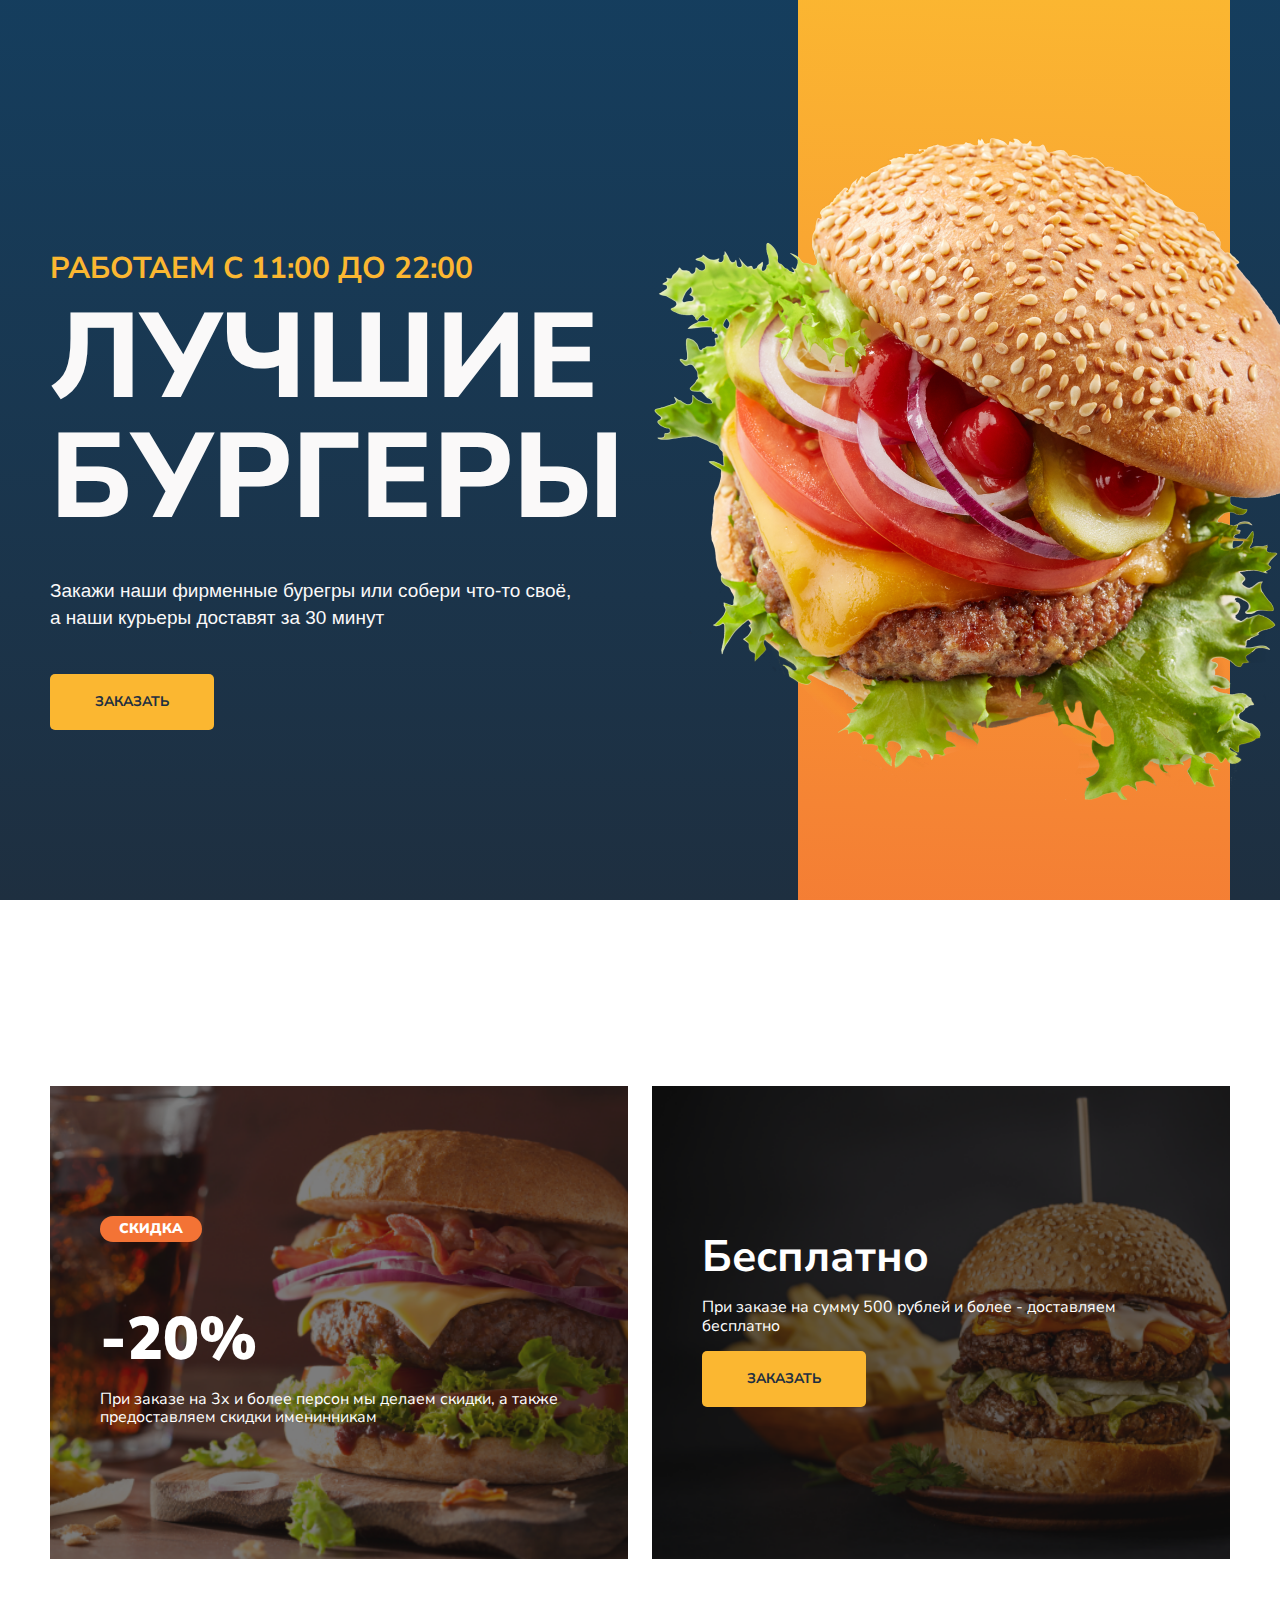
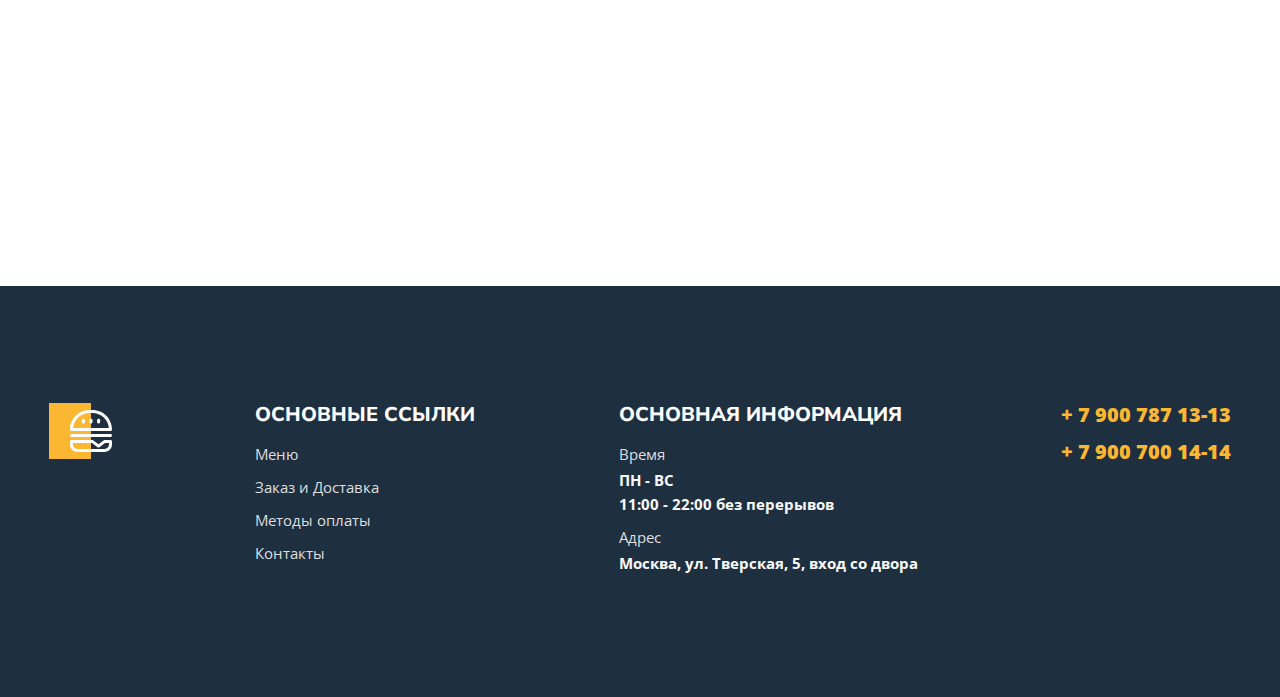
==== commit ca3ef1ec: "lesson 16" ====
--- a/index.html
+++ b/index.html
@@ -14,13 +14,13 @@
 <body>
     <div class="main">
         <div class="container">
-            <div class="text">
-                <h1>
+            <div class="content">
+                <h1 class="content-title">
                     <span>работаем с 11:00 до 22:00</span>
                     лучшие бургеры
                 </h1>
-                <p>Закажи наши фирменные бурегры или собери что-то своё, а&nbsp;наши курьеры доставят за&nbsp;30&nbsp;минут</p>
-                <a href="#">заказать</a>
+                <p class="content-text">Закажи наши фирменные бурегры или собери что-то своё, а&nbsp;наши курьеры доставят за&nbsp;30&nbsp;минут</p>
+                <a class="content-link" href="menu.html">заказать</a>
             </div>
             <div class="visual">
                 <div class="visual-bg"></div>
@@ -29,7 +29,7 @@
         </div>
     </div>
     <div class="promo">
-        <div class="wrapper">
+        <div class="container">
             <div class="promo-left">
                 <p class="sale">Скидка</p>
                 <p class="cost">-20%</p>
@@ -42,8 +42,8 @@
             </div>
         </div>
     </div>
-    <footer class="footer">
-        <div class="container">
+       <footer class="footer">
+        <div class="wrapper">
             <div class="footer-box">
                 <div class="footer-item">
                     <img class="footer-logo" src="images/logo-footer.svg" alt="Logo">
@@ -51,10 +51,10 @@
                 <div class="footer-item">
                     <h2>основные ссылки</h2>
                     <ul class="footer-list">
-                        <li><a href="">Меню</a></li>
-                        <li><a href="">Заказ и Доставка</a></li>
-                        <li><a href="">Методы оплаты</a></li>
-                        <li><a href="">Контакты</a></li>
+                        <li><a href="menu.html">Меню</a></li>
+                        <li><a href="#">Заказ и Доставка</a></li>
+                        <li><a href="#">Методы оплаты</a></li>
+                        <li><a href="#">Контакты</a></li>
                     </ul>
                 </div>
                 <div class="footer-item">
--- a/styles/main.css
+++ b/styles/main.css
@@ -1,7 +1,7 @@
 body {
     font-family: 'Nunito Sans', sans-serif; 
 }
-.container {
+.wrapper {
     max-width: 1182px;
     margin: 0 auto;
     padding-left: 15px;
@@ -359,30 +359,28 @@
 /*style INDEX*/
 
 .main {
-    position: relative;
     background: linear-gradient(180deg, #0C4C7B -100%, #1E2F40 100%);
 }
-.wrapper {
+.container {
     max-width: 1180px;
     margin: 0 auto;
     display: flex;
     justify-content: space-between;
 }
-.text {
+.content {
     color: #FAF9F9;
     flex: 0 0 580px;
     padding-top: 170px;
     padding-bottom: 170px;
 }
-h1 {
+.content-title {
     font-size: 120px;
     font-weight: 800;
     text-transform: uppercase;
     line-height: 120px;
     margin-bottom: 40px;
-    margin-top: 0;
-}
-h1 span {
+}
+.content-title span {
     color: #FBB731;
     font-size: 30px;
     font-weight: 700;
@@ -390,13 +388,13 @@
     display: block;
     margin-bottom: 10px;
 }
-.text p {
+.content-text  {
     font-family: 'Lato', sans-serif;
     font-size: 19px;
     line-height: 1.4;
     margin-bottom: 42px;
 }
-.main a,
+.content-link,
 .promo a {
     color: #1E2F40;
     background-color: #FBB731;
@@ -414,7 +412,7 @@
     justify-content: flex-end;
     position: relative;
 }
-.visual-bg {
+.visual-bg{
     width: 432px;
     height: 100%;
     background: linear-gradient(2.42deg, #F37335 -19.6%, #FBB731 100.79%, #FDC830 100.79%);
@@ -426,7 +424,8 @@
 }
 .promo {
     padding-top: 186px;
-    padding-bottom: 46px;
+    padding-bottom: 186px;
+    /* display: flex; */
 }
 .promo-left,
 .promo-right {
@@ -438,11 +437,11 @@
     background-position: center;
 }
 .promo-left {
-    background-image: url(../image/promo-left.png);
+    background-image: url(../images/promo-left.png);
     padding: 116px 50px;
 }
 .promo-right {
-    background-image: url(../image/promo-right.png);
+    background-image: url(../images/promo-right.png);
     padding: 102px 50px;
 }
 .sale {
@@ -454,25 +453,22 @@
     display: inline-block;
     text-transform: uppercase;
     margin-bottom: 3px;
-    margin-top: 0;
 }
 .cost {
     font-size: 60px;
     font-weight: 900;
     margin-bottom: 8px;
-    margin-top: 0;
-}
-.promo-description {
-    font-family: 'Open Sans', sans-serif;
+}
+.description {
+    font-family: 'Lato', sans-serif;
     color: #FAF9F9;
     font-size: 15px;
     line-height: 24px;
-    margin-bottom: 0;
-}
-.promo-left .promo-description {
+}
+.promo-left .description {
     max-width: 392px;
 }
-.promo-right .promo-description {
+.promo-right .description {
     max-width: 300px;
     margin-bottom: 20px;
 }
@@ -480,5 +476,4 @@
     font-size: 44px;
     font-weight: 700;
     margin-bottom: 10px;
-    margin-top: 0;
-}+}
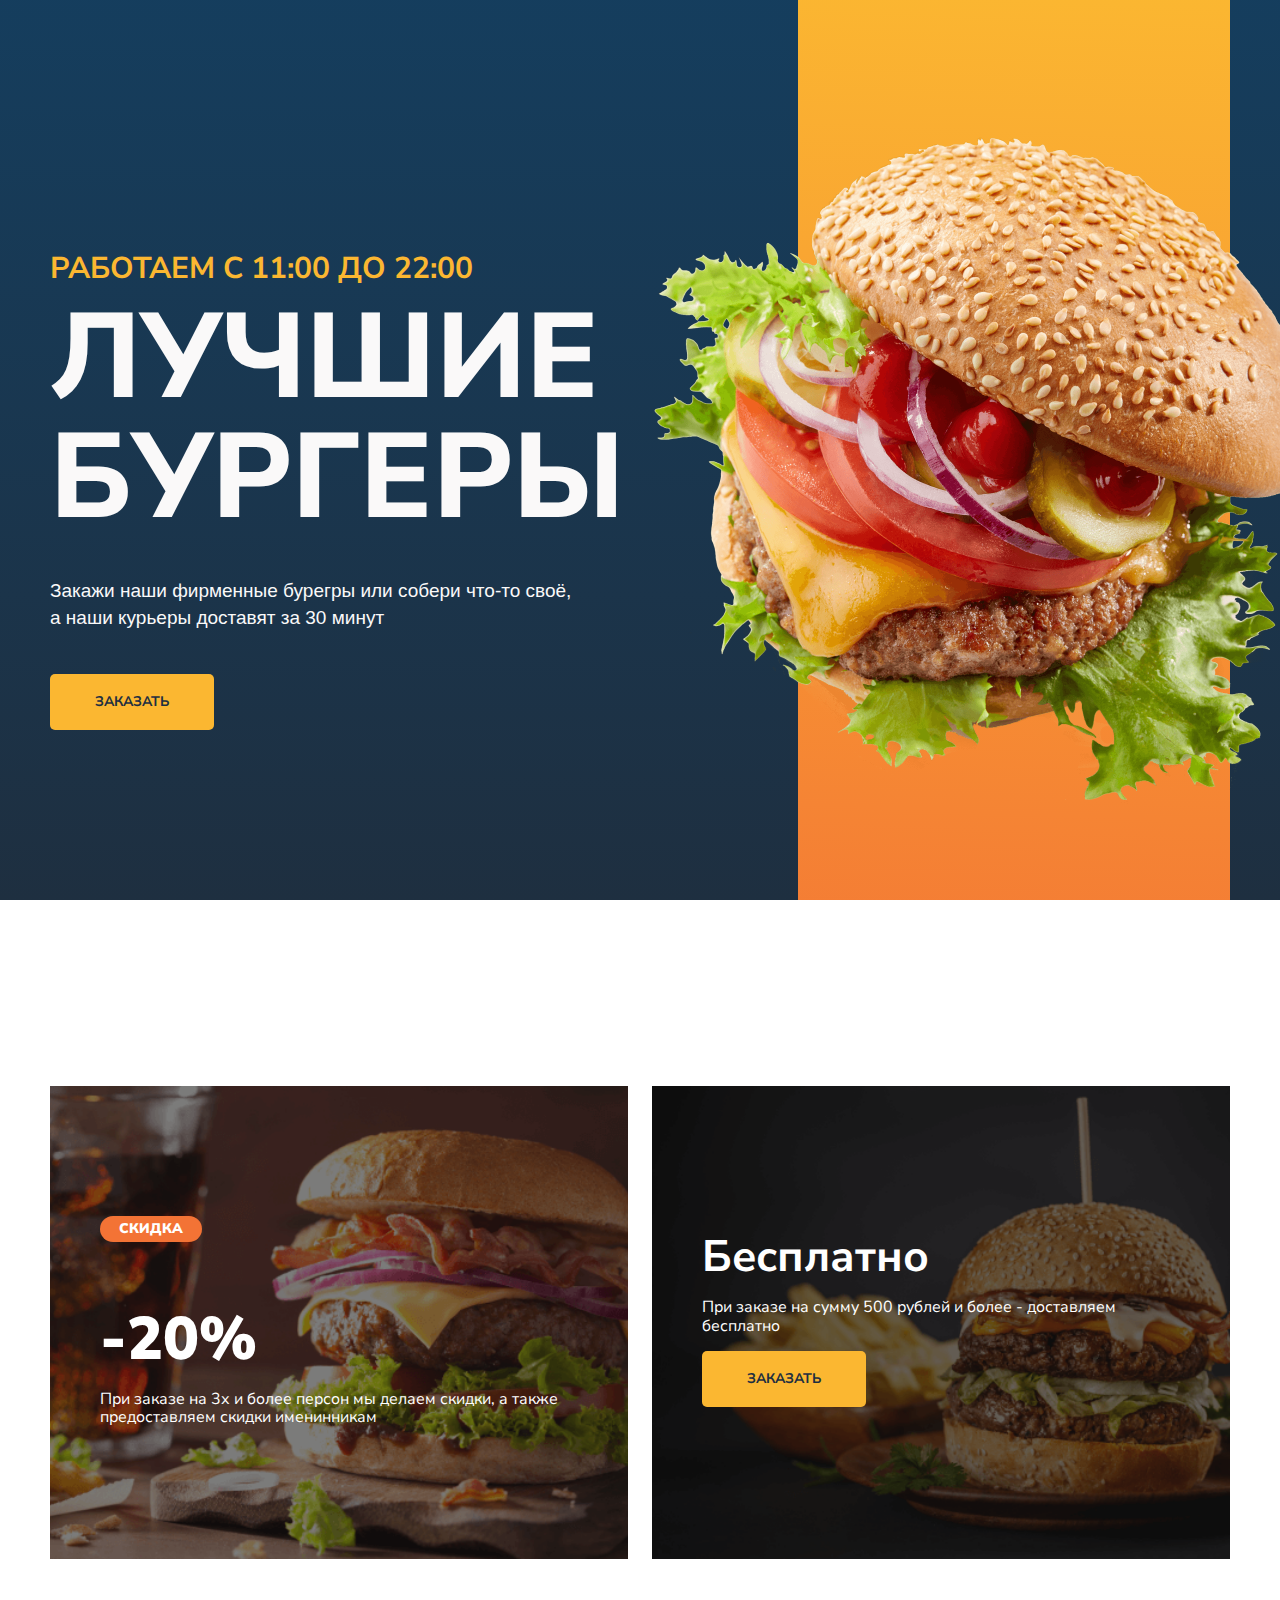
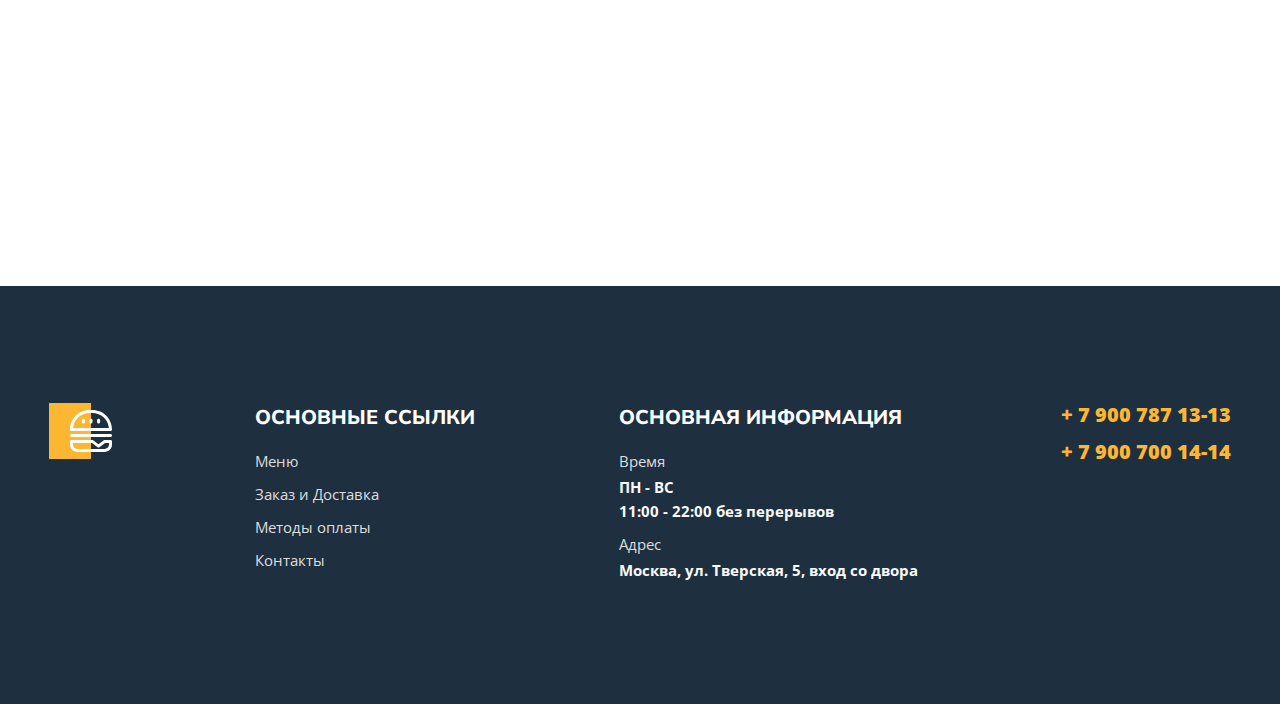
==== commit 0f34dace: "last changes" ====
--- a/index.html
+++ b/index.html
@@ -8,8 +8,8 @@
     <link rel="preconnect" href="https://fonts.googleapis.com">
     <link rel="preconnect" href="https://fonts.gstatic.com" crossorigin>
     <link href="https://fonts.googleapis.com/css2?family=Nunito+Sans:wght@600;700;800;900&family=Open+Sans:wght@400;600;700&display=swap" rel="stylesheet">
+    <link rel="stylesheet" href="./styles/normalize.css">
     <link rel="stylesheet" href="styles/main.css">
-    <link rel="stylesheet" href="./styles/normalize.css">
 </head>
 <body>
     <div class="main">
--- a/styles/main.css
+++ b/styles/main.css
@@ -36,7 +36,7 @@
     list-style-type: none;
     display: flex;
     flex-basis: content;
-    padding-right: 141px;
+    padding-right: 39px;
     gap: 46px;
 }
 .header-nav a {
@@ -47,6 +47,7 @@
 }
 .header-nav a:hover {
     color: #FFC725;
+    transition: 0.3s;
 }
 .header-nav a.active::after {
     content: '';
@@ -114,6 +115,7 @@
 }
 .breadcrumbs a:hover {
     color: #FFC725;
+    transition: 0.3s;
 }
 .breadcrumbs a::before {
     content: '/';
@@ -123,6 +125,7 @@
 }
 .breadcrumbs a:hover::before {
     color: #DEDEDE;
+    transition: 0.3s;
 }
 .breadcrumbs li:first-child a::before {
    display: none;
@@ -149,7 +152,8 @@
     height: 260px;
     color: #FAF9F9;
     background-image: url(../images/banner2.jpg);
-    background-position: center center;
+    background-repeat: no-repeat;
+    background-position: 0 center;
     margin-bottom: 58px;
     padding: 105px 100px 80px 100px;
 }
@@ -190,10 +194,12 @@
     text-transform: uppercase;
     padding: 16px 8px;
     border: 1px solid #FBB731;
+    transition: 0.2s;
 }
 .banner-link:hover {
     background-color: transparent;
     color: #FBB731;
+    transition: 0.3s;
 }
 .banner-text {
     color: #FAF9F9;
@@ -221,7 +227,9 @@
     border-radius: 22px;
     color: #443737;
     font-size: 15px;
-    appearance: none;
+    -webkit-appearance: none;
+       -moz-appearance: none;
+            appearance: none;
     flex-basis: 279px;
     background-image: url(../images/arrow.svg);
     background-size: 12.79px 7.75px;
@@ -233,7 +241,7 @@
     grid-template-columns: repeat(3, 1fr);
     gap: 50px 20px;
     text-align: center;
-    margin-bottom: 65px;
+    margin-bottom: 50px;
 }
 .menu-grid-cover {
     width: 100%;
@@ -247,9 +255,10 @@
     left: 50%;
     top: 50%;
     transform: translate(-50%, -50%);
-    object-fit: cover;
+    -o-object-fit: cover;
+       object-fit: cover;
     width: 100%;
-    height: 430px;
+    height: 100%;
 }
 .menu-grid-title {
     display: flex;
@@ -267,7 +276,7 @@
     margin-bottom: 22px;
     margin-top: 8px;
 }
-.menu-greed-btn {
+.menu-grid-btn {
     display: flex;
     justify-content: center;
     align-items: center;
@@ -279,9 +288,10 @@
     border-radius: 5px;
     border: none
 }
-.menu-greed-btn:hover {
+.menu-grid-btn:hover {
     background-color: #f37335;
     cursor: pointer;
+    transition: 0.3s;
 }
 .menu-grid-text {
     font-weight: 700;
@@ -307,20 +317,19 @@
 .footer-box {
     display: flex;
     justify-content: space-between;
+    gap: 20px;
 }
 .footer-logo {
     width: 63px;
     height: 56px;
 }
-.footer-item {
-    flex: 0 0 auto;
-}
 .footer-item h2 {
     font-size: 20px;
     font-weight: 800;
     text-transform: uppercase;
     margin-bottom: 12px;
     margin-top: 0;
+    line-height: 1.5;
 }
 .footer-list li {
     margin-bottom: 9px;
@@ -356,6 +365,32 @@
     padding-left: 0;
     list-style-type: none;
 }   
+.button-up {
+    background-color: #FBB731;
+    font-weight: 700;
+    font-size: 14px;
+    text-align: center;
+    text-transform: uppercase;
+    font-family: 'Nunito Sans', sans-serif;
+    color: #1E2F40;
+    text-decoration: none;
+    padding: 5px 20px;
+    position: fixed;
+    bottom: 20px;
+    right: 20px;
+    border-radius: 5px;
+    transition: 1s;
+}
+.button-up:hover {
+    background-color: #F37335;
+    transition: 0.3s;
+}
+.button-up.hidden {
+    opacity: 0;
+}
+.button-up.visible {
+    opacity: 1;
+}
 /*style INDEX*/
 
 .main {
@@ -412,10 +447,11 @@
     justify-content: flex-end;
     position: relative;
 }
-.visual-bg{
+.visual-bg {
     width: 432px;
     height: 100%;
-    background: linear-gradient(2.42deg, #F37335 -19.6%, #FBB731 100.79%, #FDC830 100.79%);
+    background: linear-gradient(2.42deg, #F37335 -19.6%, #FBB731 100.79%,
+     #FDC830 100.79%);
 }
 .main img {
     width: 829px;
@@ -423,9 +459,9 @@
     right: -168px;
 }
 .promo {
+    display: flex;
     padding-top: 186px;
     padding-bottom: 186px;
-    /* display: flex; */
 }
 .promo-left,
 .promo-right {
@@ -477,3 +513,249 @@
     font-weight: 700;
     margin-bottom: 10px;
 }
+
+/*Responsive*/
+
+@media (min-width: 1001px) {
+    .footer-list + .footer-list-tel {
+        display: none;
+    }
+}
+@media (min-width: 766px){
+    .header-burger {
+        display: none;
+    }
+}
+
+@media (max-width: 1000px) {
+    .menu-other .wrapper {
+        max-width: 738px;
+    }
+    .header-logo {
+        width: 150px;
+        height: 48px;
+        background-size: contain;
+    }
+    .header-nav {
+        gap: 22px;
+    }
+    .header-item {
+        flex-basis: 75.5%;
+    }
+    .bg {
+        margin-bottom: 72px;
+    }
+    .banner-box {
+        background-position: -80px center;
+        padding: 100px 40px 120px;
+    }
+    .menu-grid {
+       display: grid;
+       grid-template-columns: repeat(2, 1fr);
+       gap: 50px 15px;
+       overflow-x: scroll ;
+       overflow-y: hidden;
+      }
+
+.menu-grid-btn {
+    gap: 6px;
+    width: 131px;
+    margin-left: 75px;
+}
+.menu-other {
+    overflow: hidden;
+    height: 595px;
+}
+.menu-other .menu-grid-item {
+    flex: 0 0 281px;
+}
+.menu-other .menu-grid {
+    display: flex;
+    width: auto;
+    overflow-x:scroll;
+    overflow-y: hidden;
+    padding-bottom: 50px;
+}
+
+.menu-other .menu-grid-cover,
+.menu-other .menu-grid-cover img {
+    height: 320px;
+}
+.footer-tel {
+    display: none;
+}
+.footer-list + .footer-list-tel {
+    display: block;
+}
+/*Modal*/
+.burger {
+    width: 34px;
+    height: 22px;
+    background-repeat: no-repeat;
+    background-image: url(../images/burger.svg);
+    background-color: transparent;
+    border: none;
+    cursor: pointer;
+
+}
+.modal {
+    background-color: #fff8dc;
+    max-width: 500px;
+    text-align: center;
+    position: absolute;
+    top: -400px;
+    left: 0;
+    right: 0;
+    margin: 20px auto 0;
+    padding: 40px 30px;
+    box-sizing: border-box;
+    transition: .5s;
+}
+.modal .header-nav {
+    flex-direction: column;
+    align-items: center;
+    gap: 16px;
+}
+.burger-close {
+    background-image: url(../images/close.svg);
+    width: 22px;
+    height: 22px;
+    background-color: transparent;
+    border: none;
+    position: absolute;
+    top: 20px;
+    right: 20px;    
+    cursor: pointer;
+}
+@media (max-width:765px) {
+    nav {
+        display: none;
+    }
+}
+.header {
+    gap: 21px;
+}
+.menu-other .wrapper {
+    padding-right: 0;
+}
+.button-up.visible {
+    display: none;
+}   
+@media (max-width: 567px) {
+    .header {
+        padding-top: 19px;
+        padding-bottom: 19px;
+    }
+    .header-logo {
+        width: 116px;
+        height: 37px;
+    }
+    .breadcrumbs a {
+        font-size: 14px;
+    }
+    .bg {
+        margin-bottom: 33px;
+    }
+    .title {
+        font-weight: 700;
+        font-size: 38px;
+    }
+    .description {
+        font-size: 12px;
+    }
+    .bg {
+        padding: 55px 0;
+    }
+    .banner-box {
+        background-position: 17% center;
+        padding: 35px 24px 54px;
+        margin-bottom: 42px; 
+    }
+    .menu-title { 
+        font-size: 27px;
+      }
+      .menu-select {
+        font-size: 12px;
+        flex-basis: 136px;
+        padding: 13px 24px 13px 15px;
+        background-position: 91% center;
+      }
+      .menu-header {
+        margin-bottom: 30px;
+      }
+      .menu-grid {
+        gap: 25px 15px;
+      }
+      .menu-grid-cover {
+        height: 56vw;
+        margin-bottom: 10px;
+     } 
+    
+      .menu-grid-cover img {
+        height: 100%;
+      }
+      .menu-grid-title {
+        font-size: 15px;
+    }
+    .menu-other.menu-grid-cover {
+        height: 56vw;
+    }
+    .menu-other .menu-grid-cover img {
+        height: 100%;
+        }
+    .menu-other .menu-grid-cover img {
+        height: 56vw;
+    }
+
+    .menu-other .menu-grid-item {
+        flex: 0 0 38vw;
+    }
+    .footer {
+        margin-top: 28px;
+        padding-top: 60px;
+        padding-bottom:60px;
+    }
+    .footer-list + .footer-list-tel {
+        display: none;
+    }
+    .footer-tel {
+        display: block;
+    }
+    .footer-box {
+        display: grid;
+        grid-template-columns: 30% 70%;
+        grid-template-areas: "logo tel" "link link" "info info";
+        gap: 0;
+    } 
+    .footer-item:nth-child(1) {
+        grid-area: logo;
+    }
+    .footer-item:nth-child(2) {
+        grid-area: link;
+    }
+    .footer-item:nth-child(3) {
+        grid-area: info;
+    }
+    .footer-tel {
+        grid-area: tel;
+        text-align: right;
+    }
+}
+
+@media (max-width:360px) {
+    .header-logo {
+        width: 116px;
+        height: 37px;
+        background-size: contain;
+    }
+    .menu-grid-title {
+        font-size: 13px;
+    }
+
+}   
+@media (max-width:320px) {
+    .banner-box {
+        background-position: 25% center;
+    }
+}
+}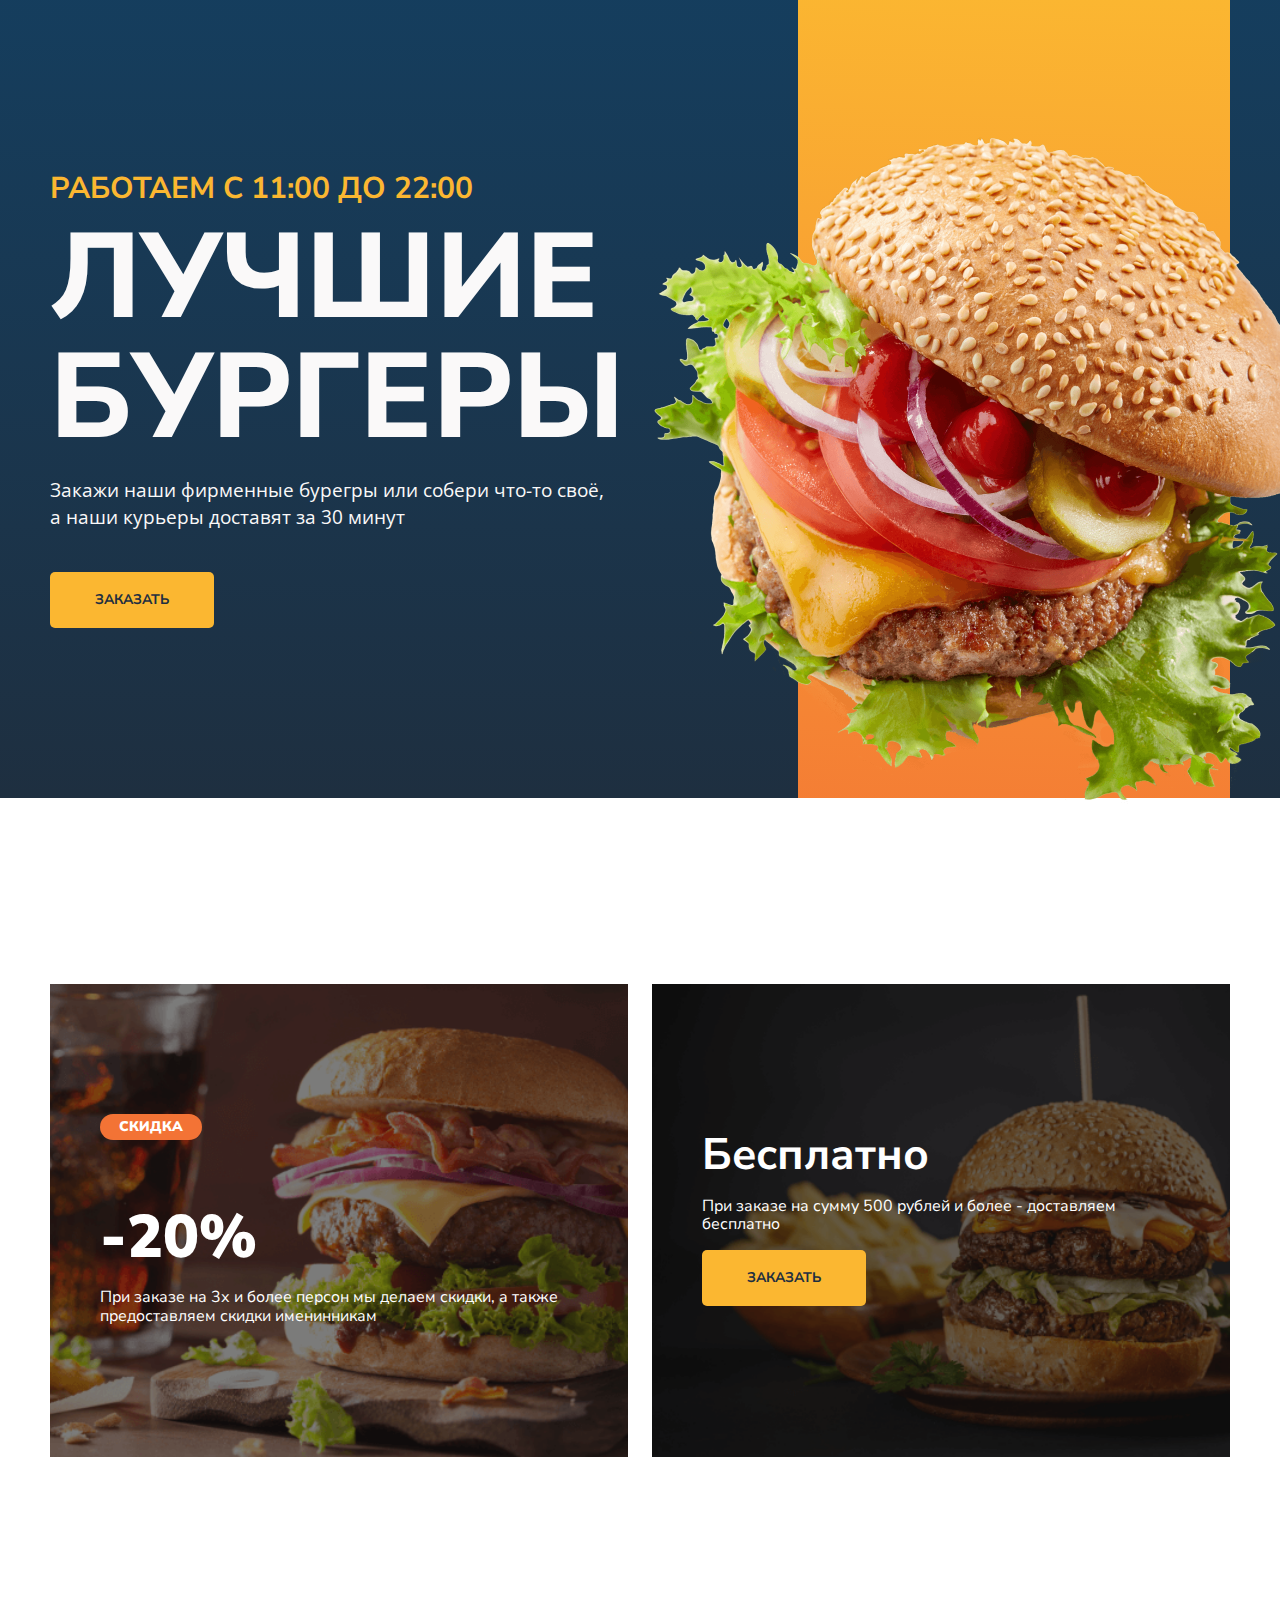
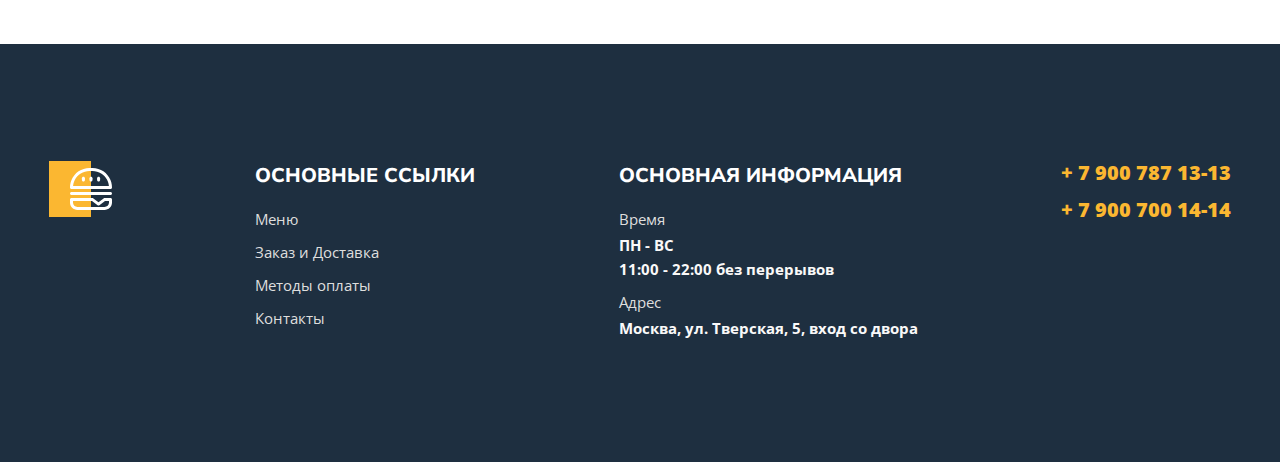
==== commit 463f648f: "modal" ====
--- a/index.html
+++ b/index.html
@@ -5,7 +5,7 @@
     <meta http-equiv="X-UA-Compatible" content="IE=edge">
     <meta name="viewport" content="width=device-width, initial-scale=1.0">
     <title>Burgers</title>
-    <link rel="preconnect" href="https://fonts.googleapis.com">
+    <link rel="preconcontent-textnect" href="https://fonts.googleapis.com">
     <link rel="preconnect" href="https://fonts.gstatic.com" crossorigin>
     <link href="https://fonts.googleapis.com/css2?family=Nunito+Sans:wght@600;700;800;900&family=Open+Sans:wght@400;600;700&display=swap" rel="stylesheet">
     <link rel="stylesheet" href="./styles/normalize.css">
@@ -38,7 +38,7 @@
             <div class="promo-right">
                 <p class="free">Бесплатно</p>
                 <p class="promo-description">При заказе на сумму 500 рублей и более - доставляем бесплатно</p>
-                <a href="#">заказать</a>
+                <a href="menu.html">заказать</a>
             </div>
         </div>
     </div>
--- a/styles/main.css
+++ b/styles/main.css
@@ -414,6 +414,8 @@
     text-transform: uppercase;
     line-height: 120px;
     margin-bottom: 40px;
+    margin-top: 0;
+    margin-bottom: 0;
 }
 .content-title span {
     color: #FBB731;
@@ -424,7 +426,7 @@
     margin-bottom: 10px;
 }
 .content-text  {
-    font-family: 'Lato', sans-serif;
+    font-family: 'Open Sans', sans-serif;
     font-size: 19px;
     line-height: 1.4;
     margin-bottom: 42px;
@@ -461,7 +463,7 @@
 .promo {
     display: flex;
     padding-top: 186px;
-    padding-bottom: 186px;
+    padding-bottom: 46px;
 }
 .promo-left,
 .promo-right {
@@ -594,6 +596,7 @@
     background-repeat: no-repeat;
     background-image: url(../images/burger.svg);
     background-color: transparent;
+    background-size: contain;
     border: none;
     cursor: pointer;
 
@@ -603,7 +606,7 @@
     max-width: 500px;
     text-align: center;
     position: absolute;
-    top: -400px;
+    top: 0px;
     left: 0;
     right: 0;
     margin: 20px auto 0;
@@ -615,6 +618,7 @@
     flex-direction: column;
     align-items: center;
     gap: 16px;
+
 }
 .burger-close {
     background-image: url(../images/close.svg);
